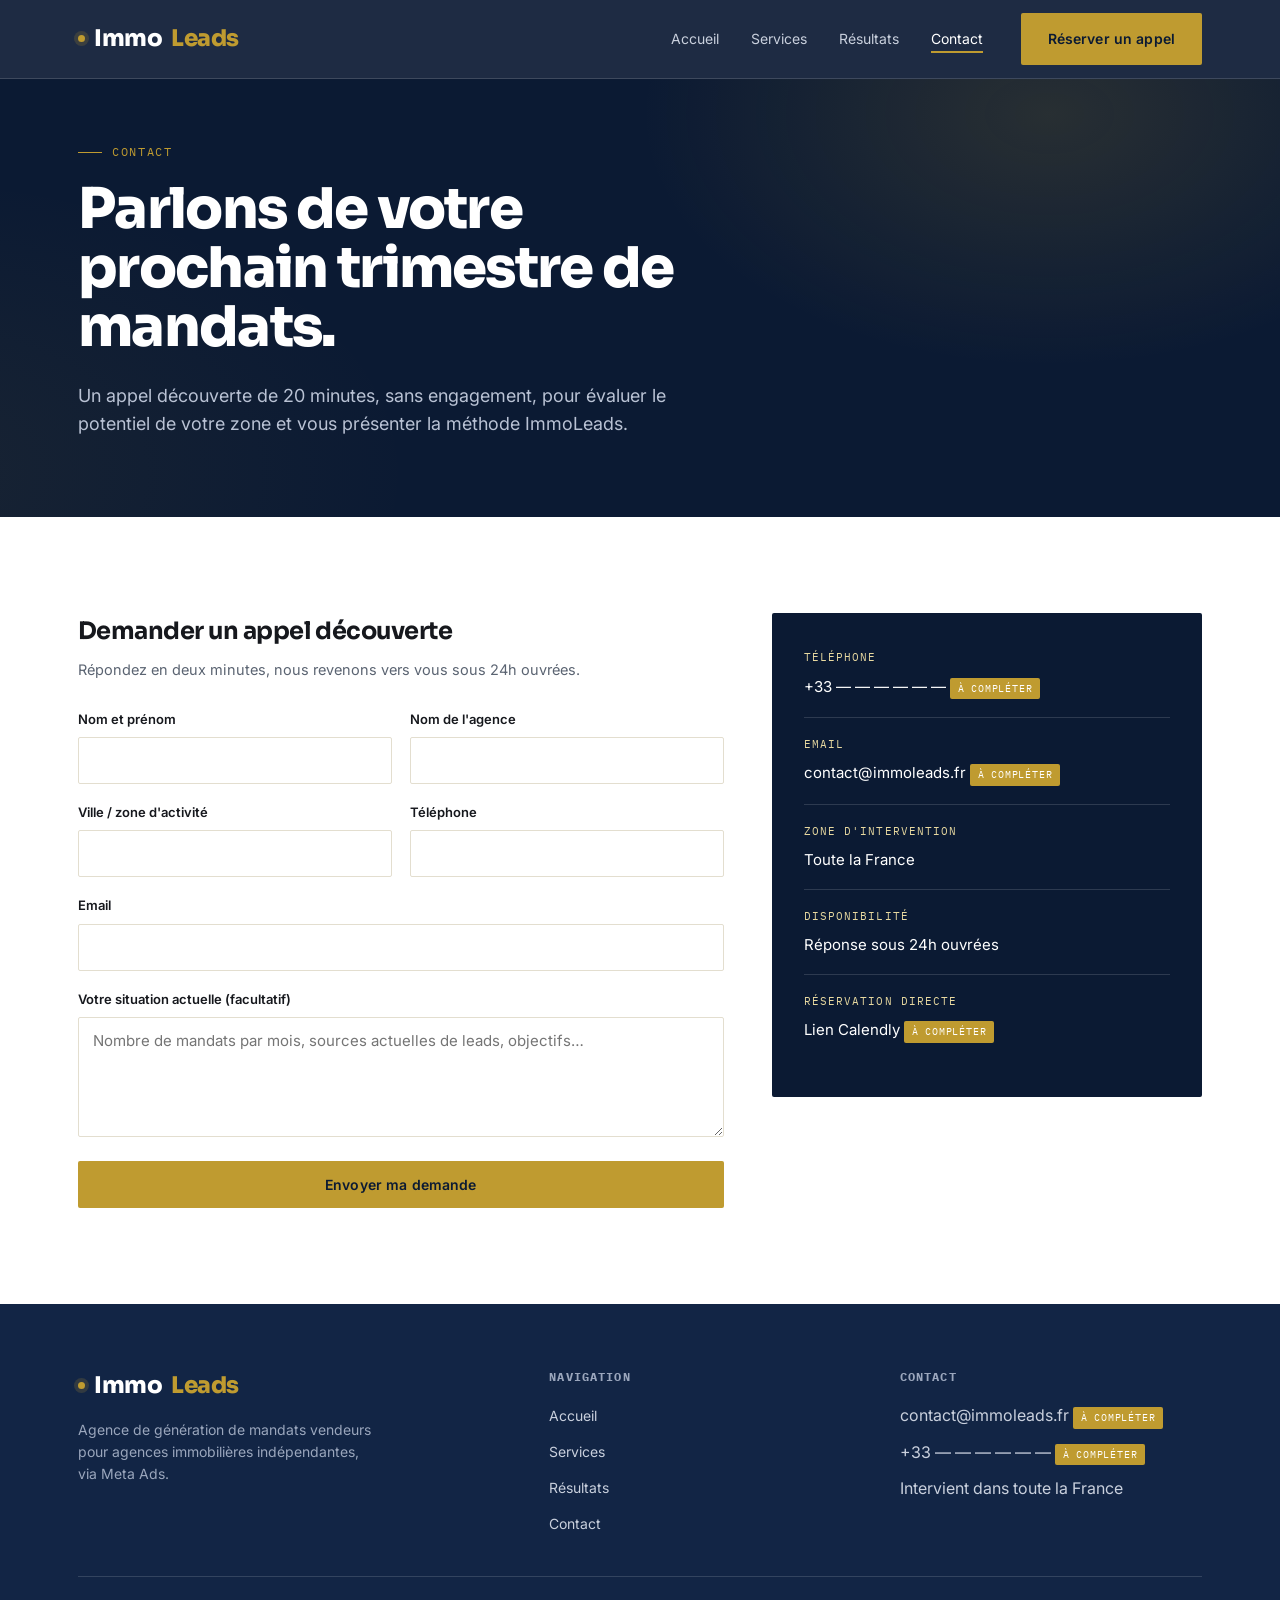
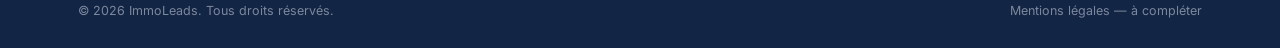
==== contact.html @ 3cfb15c8 "Add ImmoLeads agency site: premium navy & gold, refined sans-serif Site web complet de l'agence mark" ====
<!DOCTYPE html>
<html lang="fr">
<head>
<meta charset="UTF-8">
<meta name="viewport" content="width=device-width, initial-scale=1.0">
<title>Contact — ImmoLeads</title>
<meta name="description" content="Réservez un appel découverte avec ImmoLeads pour évaluer le potentiel de génération de mandats vendeurs de votre agence.">
<link rel="preconnect" href="https://fonts.googleapis.com">
<link rel="preconnect" href="https://fonts.gstatic.com" crossorigin>
<link href="https://fonts.googleapis.com/css2?family=Inter:wght@400;500;600;700&family=Sora:wght@500;600;700;800&family=IBM+Plex+Mono:wght@400;600&display=swap" rel="stylesheet">
<link rel="stylesheet" href="style.css">
</head>
<body>

<header class="site-header">
  <div class="wrap">
    <a href="index.html" class="logo"><span class="dot"></span>Immo<span class="accent">Leads</span></a>
    <nav class="nav-desktop">
      <ul class="nav-links">
        <li><a href="index.html">Accueil</a></li>
        <li><a href="services.html">Services</a></li>
        <li><a href="resultats.html">Résultats</a></li>
        <li><a href="contact.html" class="active">Contact</a></li>
      </ul>
      <a href="contact.html" class="btn btn-gold">Réserver un appel</a>
    </nav>
    <button class="nav-toggle" aria-label="Ouvrir le menu" aria-expanded="false">
      <svg viewBox="0 0 24 24" fill="none" stroke="currentColor" stroke-width="2"><line x1="3" y1="6" x2="21" y2="6"/><line x1="3" y1="12" x2="21" y2="12"/><line x1="3" y1="18" x2="21" y2="18"/></svg>
    </button>
  </div>
  <div class="nav-mobile">
    <a href="index.html">Accueil</a>
    <a href="services.html">Services</a>
    <a href="resultats.html">Résultats</a>
    <a href="contact.html">Contact</a>
    <a href="contact.html" class="btn btn-gold">Réserver un appel</a>
  </div>
</header>

<section class="hero hero--page">
  <div class="wrap">
    <div class="eyebrow">Contact</div>
    <h1 style="max-width:680px;">Parlons de votre prochain trimestre de mandats.</h1>
    <p class="sub">Un appel découverte de 20 minutes, sans engagement, pour évaluer le potentiel de votre zone et vous présenter la méthode ImmoLeads.</p>
  </div>
</section>

<section class="section">
  <div class="wrap">
    <div class="contact-grid">

      <form id="contact-form" novalidate>
        <h2 style="font-size:24px; margin-bottom:8px;">Demander un appel découverte</h2>
        <p style="color:var(--slate); font-size:14.5px; margin-bottom:28px;">Répondez en deux minutes, nous revenons vers vous sous 24h ouvrées.</p>

        <div class="form-grid">
          <div class="field">
            <label for="cf-nom">Nom et prénom</label>
            <input type="text" id="cf-nom" name="nom" required>
          </div>
          <div class="field">
            <label for="cf-agence">Nom de l'agence</label>
            <input type="text" id="cf-agence" name="agence" required>
          </div>
          <div class="field">
            <label for="cf-ville">Ville / zone d'activité</label>
            <input type="text" id="cf-ville" name="ville" required>
          </div>
          <div class="field">
            <label for="cf-tel">Téléphone</label>
            <input type="tel" id="cf-tel" name="telephone" required>
          </div>
          <div class="field full">
            <label for="cf-email">Email</label>
            <input type="email" id="cf-email" name="email" required>
          </div>
          <div class="field full">
            <label for="cf-message">Votre situation actuelle (facultatif)</label>
            <textarea id="cf-message" name="message" placeholder="Nombre de mandats par mois, sources actuelles de leads, objectifs…"></textarea>
          </div>
        </div>

        <button type="submit" class="btn btn-gold btn-block" style="margin-top:24px;">Envoyer ma demande</button>
        <p id="form-note" style="display:none; margin-top:16px; font-size:13.5px; color:var(--slate);"></p>
      </form>

      <aside class="contact-info-card">
        <div class="row">
          <div class="k">Téléphone</div>
          <div class="v">+33 — — — — — — <span class="fill-tag">à compléter</span></div>
        </div>
        <div class="row">
          <div class="k">Email</div>
          <div class="v">contact@immoleads.fr <span class="fill-tag">à compléter</span></div>
        </div>
        <div class="row">
          <div class="k">Zone d'intervention</div>
          <div class="v">Toute la France</div>
        </div>
        <div class="row">
          <div class="k">Disponibilité</div>
          <div class="v">Réponse sous 24h ouvrées</div>
        </div>
        <div class="row">
          <div class="k">Réservation directe</div>
          <div class="v">Lien Calendly <span class="fill-tag">à compléter</span></div>
        </div>
      </aside>

    </div>
  </div>
</section>

<footer class="site-footer">
  <div class="wrap">
    <div class="footer-grid">
      <div class="footer-brand">
        <a href="index.html" class="logo"><span class="dot"></span>Immo<span class="accent">Leads</span></a>
        <p>Agence de génération de mandats vendeurs pour agences immobilières indépendantes, via Meta Ads.</p>
      </div>
      <div class="footer-col">
        <h4>Navigation</h4>
        <ul>
          <li><a href="index.html">Accueil</a></li>
          <li><a href="services.html">Services</a></li>
          <li><a href="resultats.html">Résultats</a></li>
          <li><a href="contact.html">Contact</a></li>
        </ul>
      </div>
      <div class="footer-col">
        <h4>Contact</h4>
        <ul>
          <li>contact@immoleads.fr <span class="fill-tag">à compléter</span></li>
          <li>+33 — — — — — — <span class="fill-tag">à compléter</span></li>
          <li>Intervient dans toute la France</li>
        </ul>
      </div>
    </div>
    <div class="footer-bottom">
      <span>© 2026 ImmoLeads. Tous droits réservés.</span>
      <span>Mentions légales — à compléter</span>
    </div>
  </div>
</footer>

<script src="script.js"></script>
</body>
</html>
---- style.css ----
/* ==========================================================================
   ImmoLeads — Design tokens
   Display: Sora (refined geometric sans-serif, premium gravitas)
   Body: Inter (clean, trustworthy)
   Utility/data: IBM Plex Mono (stats, figures, labels — "data behind the deal")
   Palette: bleu marine & doré
   ========================================================================== */

:root{
  --navy-deep:#0B1A33;
  --navy-mid:#122545;
  --navy-line:rgba(255,255,255,0.12);
  --gold:#BF9B30;
  --gold-light:#E8D9A0;
  --cream:#F6F3EC;
  --paper:#FFFFFF;
  --ink:#16181D;
  --slate:#5B6472;
  --border-light:#E3DECF;
  --border-dark:rgba(255,255,255,0.14);

  --display: "Sora", -apple-system, BlinkMacSystemFont, "Segoe UI", sans-serif;
  --sans: "Inter", -apple-system, BlinkMacSystemFont, "Segoe UI", sans-serif;
  --mono: "IBM Plex Mono", "SFMono-Regular", Menlo, monospace;

  --max-w: 1180px;
  --radius: 2px;
}

*,*::before,*::after{ box-sizing:border-box; }
html{ scroll-behavior:smooth; }
@media (prefers-reduced-motion: reduce){
  html{ scroll-behavior:auto; }
  *,*::before,*::after{ animation-duration:0.01ms !important; animation-iteration-count:1 !important; transition-duration:0.01ms !important; }
}

body{
  margin:0;
  font-family:var(--sans);
  color:var(--ink);
  background:var(--paper);
  -webkit-font-smoothing:antialiased;
  line-height:1.55;
}

img{ max-width:100%; display:block; }
a{ color:inherit; text-decoration:none; }
ul{ margin:0; padding:0; list-style:none; }
h1,h2,h3,h4{ font-family:var(--display); margin:0; font-weight:700; letter-spacing:-0.022em; }
p{ margin:0; }

:focus-visible{
  outline:2px solid var(--gold);
  outline-offset:3px;
}

.wrap{
  max-width:var(--max-w);
  margin:0 auto;
  padding:0 28px;
}

.eyebrow{
  font-family:var(--mono);
  font-size:12px;
  letter-spacing:0.14em;
  text-transform:uppercase;
  color:var(--gold);
  display:flex;
  align-items:center;
  gap:10px;
  margin-bottom:18px;
}
.eyebrow::before{
  content:"";
  width:24px;
  height:1px;
  background:var(--gold);
  display:inline-block;
}

.section{ padding:96px 0; }
.section--tight{ padding:64px 0; }
.section--navy{ background:var(--navy-deep); color:#EDEFF3; }
.section--mid{ background:var(--navy-mid); color:#EDEFF3; }
.section--cream{ background:var(--cream); }

.section-head{
  max-width:640px;
  margin-bottom:56px;
}
.section-head h2{ font-size:clamp(28px,3.4vw,40px); line-height:1.14; }
.section-head p{ margin-top:16px; color:var(--slate); font-size:17px; }
.section--navy .section-head p,
.section--mid .section-head p{ color:#B9C2D4; }

/* ---------- Buttons ---------- */
.btn{
  display:inline-flex;
  align-items:center;
  justify-content:center;
  gap:8px;
  padding:14px 26px;
  font-family:var(--sans);
  font-size:14px;
  font-weight:600;
  letter-spacing:0.01em;
  border-radius:var(--radius);
  border:1px solid transparent;
  cursor:pointer;
  transition:background .18s ease, color .18s ease, border-color .18s ease, transform .18s ease;
  white-space:nowrap;
}
.btn-gold{
  background:var(--gold);
  color:var(--navy-deep);
}
.btn-gold:hover{ background:var(--gold-light); transform:translateY(-1px); }
.btn-outline{
  background:transparent;
  color:inherit;
  border-color:var(--border-dark);
}
.btn-outline:hover{ border-color:var(--gold); color:var(--gold); }
.section--cream .btn-outline,
body .btn-outline.on-light{
  border-color:var(--border-light);
  color:var(--ink);
}
.section--cream .btn-outline:hover{ border-color:var(--gold); color:var(--gold); }
.btn-block{ width:100%; }

/* ---------- Header ---------- */
.site-header{
  position:sticky;
  top:0;
  z-index:50;
  background:rgba(11,26,51,0.92);
  backdrop-filter:blur(8px);
  border-bottom:1px solid var(--border-dark);
}
.site-header .wrap{
  display:flex;
  align-items:center;
  justify-content:space-between;
  height:78px;
}

/* ---------- Brand / studio name (en vedette) ---------- */
.logo{
  font-family:var(--display);
  font-size:23px;
  font-weight:800;
  color:#fff;
  display:flex;
  align-items:center;
  gap:9px;
  letter-spacing:-0.02em;
}
.logo .dot{
  width:7px; height:7px;
  background:var(--gold);
  border-radius:50%;
  display:inline-block;
  box-shadow:0 0 0 4px rgba(191,155,48,0.18);
}
.logo .accent{ color:var(--gold); }

.nav-desktop{
  display:flex;
  align-items:center;
  gap:38px;
}
.nav-links{
  display:flex;
  gap:32px;
  font-size:14px;
  color:#C9D0DD;
}
.nav-links a{ position:relative; padding:6px 0; transition:color .15s ease; }
.nav-links a:hover, .nav-links a.active{ color:#fff; }
.nav-links a.active::after{
  content:"";
  position:absolute;
  left:0; right:0; bottom:0;
  height:2px;
  background:var(--gold);
}

.nav-toggle{
  display:none;
  background:none;
  border:1px solid var(--border-dark);
  color:#fff;
  width:42px; height:42px;
  align-items:center;
  justify-content:center;
  border-radius:var(--radius);
  cursor:pointer;
}
.nav-toggle svg{ width:18px; height:18px; }

.nav-mobile{
  display:none;
  flex-direction:column;
  background:var(--navy-mid);
  border-bottom:1px solid var(--border-dark);
}
.nav-mobile.open{ display:flex; }
.nav-mobile a{
  padding:16px 28px;
  border-top:1px solid var(--border-dark);
  font-size:15px;
  color:#EDEFF3;
}
.nav-mobile .btn{ margin:18px 28px; }

@media (max-width:880px){
  .nav-desktop{ display:none; }
  .nav-toggle{ display:flex; }
}

/* ---------- Hero ---------- */
.hero{
  background:var(--navy-deep);
  color:#fff;
  position:relative;
  overflow:hidden;
  padding:88px 0 110px;
}
.hero::before{
  content:"";
  position:absolute;
  inset:0;
  background:
    radial-gradient(680px 420px at 82% 8%, rgba(191,155,48,0.16), transparent 60%),
    radial-gradient(900px 500px at -10% 90%, rgba(191,155,48,0.08), transparent 60%);
  pointer-events:none;
}
.hero .wrap{
  position:relative;
  display:grid;
  grid-template-columns:1.1fr 0.9fr;
  gap:64px;
  align-items:center;
}
.hero h1{
  font-size:clamp(34px,4.6vw,56px);
  line-height:1.06;
  font-weight:800;
  letter-spacing:-0.03em;
  color:#fff;
}
.hero h1 em{ color:var(--gold-light); font-style:normal; }
.hero .sub{
  margin-top:24px;
  font-size:18px;
  color:#B9C2D4;
  max-width:520px;
}
.hero .cta-row{
  display:flex;
  gap:14px;
  margin-top:36px;
  flex-wrap:wrap;
}
.hero--page{ padding:64px 0 80px; }
.hero--page .wrap{ grid-template-columns:1fr; gap:0; }
.hero--page .sub{ max-width:620px; }

/* ---------- Estimation card (signature element) ---------- */
.estimation-card{
  position:relative;
  background:var(--navy-mid);
  border:1px solid var(--border-dark);
  border-radius:var(--radius);
  padding:30px 30px 26px;
  box-shadow:0 30px 60px -20px rgba(0,0,0,0.55);
}
.estimation-card::before{
  content:"";
  position:absolute;
  top:0; left:0; right:0;
  height:3px;
  background:linear-gradient(90deg,var(--gold),transparent 70%);
}
.estimation-card .ec-head{
  display:flex;
  justify-content:space-between;
  align-items:flex-start;
  margin-bottom:22px;
}
.estimation-card .ec-label{
  font-family:var(--mono);
  font-size:11px;
  letter-spacing:0.12em;
  text-transform:uppercase;
  color:#9AA6BC;
}
.estimation-card .ec-title{
  font-family:var(--display);
  font-weight:700;
  font-size:20px;
  letter-spacing:-0.02em;
  color:#fff;
  margin-top:6px;
}
.seal{
  width:54px; height:54px;
  border-radius:50%;
  border:1px solid var(--gold);
  display:flex;
  align-items:center;
  justify-content:center;
  text-align:center;
  font-family:var(--mono);
  font-size:8px;
  letter-spacing:0.06em;
  text-transform:uppercase;
  color:var(--gold-light);
  line-height:1.2;
  flex-shrink:0;
  transform:rotate(8deg);
}
.ec-field{
  display:flex;
  justify-content:space-between;
  align-items:baseline;
  padding:11px 0;
  border-bottom:1px dashed var(--border-dark);
  font-size:13px;
}
.ec-field span:first-child{ color:#9AA6BC; }
.ec-field span:last-child{ color:#EDEFF3; font-family:var(--mono); }
.ec-ribbon{
  position:absolute;
  top:22px; right:-38px;
  background:var(--gold);
  color:var(--navy-deep);
  font-family:var(--mono);
  font-size:10px;
  letter-spacing:0.1em;
  text-transform:uppercase;
  font-weight:700;
  padding:5px 44px;
  transform:rotate(38deg);
  box-shadow:0 8px 18px rgba(0,0,0,0.35);
}
.ec-foot{
  margin-top:20px;
  padding-top:18px;
  border-top:1px solid var(--border-dark);
  font-size:12px;
  color:#9AA6BC;
  display:flex;
  justify-content:space-between;
}

/* ---------- Stat strip ---------- */
.stat-strip{
  background:var(--navy-mid);
  border-top:1px solid var(--border-dark);
  border-bottom:1px solid var(--border-dark);
}
.stat-strip .wrap{
  display:grid;
  grid-template-columns:repeat(4,1fr);
  gap:0;
}
.stat-item{
  padding:34px 24px;
  text-align:left;
  border-left:1px solid var(--border-dark);
}
.stat-item:first-child{ border-left:none; }
.stat-num{
  font-family:var(--mono);
  font-size:30px;
  color:var(--gold-light);
  letter-spacing:-0.02em;
}
.stat-label{
  margin-top:6px;
  font-size:12.5px;
  color:#9AA6BC;
}
.tbd{
  font-size:9.5px;
  font-family:var(--mono);
  letter-spacing:0.08em;
  color:var(--navy-deep);
  background:var(--gold);
  padding:2px 7px;
  border-radius:2px;
  margin-left:8px;
  vertical-align:middle;
}

/* ---------- Process steps ---------- */
.process-grid{
  display:grid;
  grid-template-columns:repeat(4,1fr);
  gap:1px;
  background:var(--border-dark);
  border:1px solid var(--border-dark);
}
.process-step{
  background:var(--navy-deep);
  padding:36px 28px 40px;
}
.process-step .num{
  font-family:var(--mono);
  font-size:13px;
  color:var(--gold);
}
.process-step h3{
  font-size:19px;
  color:#fff;
  margin-top:18px;
}
.process-step p{
  margin-top:12px;
  font-size:14.5px;
  color:#B0B9CB;
}

/* ---------- Card grids ---------- */
.card-grid{
  display:grid;
  grid-template-columns:repeat(3,1fr);
  gap:28px;
}
.card{
  background:var(--paper);
  border:1px solid var(--border-light);
  padding:34px 28px;
  border-radius:var(--radius);
  transition:border-color .18s ease, transform .18s ease;
}
.card:hover{ border-color:var(--gold); transform:translateY(-3px); }
.card .num{
  font-family:var(--mono);
  font-size:12px;
  color:var(--gold);
  letter-spacing:0.08em;
}
.card h3{ font-size:21px; margin-top:14px; }
.card p{ margin-top:12px; color:var(--slate); font-size:15px; }
.card a.card-link{
  display:inline-block;
  margin-top:18px;
  font-size:13.5px;
  font-weight:600;
  color:var(--navy-deep);
  border-bottom:1px solid var(--gold);
  padding-bottom:2px;
}

/* ---------- Dossier card (results) ---------- */
.dossier-card{
  background:var(--paper);
  border:1px solid var(--border-light);
  border-radius:var(--radius);
  padding:0;
  overflow:hidden;
}
.dossier-head{
  background:var(--navy-deep);
  color:#fff;
  padding:18px 24px;
  display:flex;
  justify-content:space-between;
  align-items:center;
}
.dossier-head .ref{
  font-family:var(--mono);
  font-size:11px;
  letter-spacing:0.1em;
  color:var(--gold-light);
}
.dossier-body{ padding:26px 24px; }
.dossier-row{
  display:flex;
  justify-content:space-between;
  padding:10px 0;
  border-bottom:1px dashed var(--border-light);
  font-size:14px;
}
.dossier-row:last-child{ border-bottom:none; }
.dossier-row span:first-child{ color:var(--slate); }
.dossier-row span:last-child{ font-family:var(--mono); font-weight:600; }
.dossier-quote{
  margin-top:18px;
  padding-top:18px;
  border-top:1px solid var(--border-light);
  font-style:italic;
  color:var(--slate);
  font-size:14px;
}

/* ---------- Service block (alternating) ---------- */
.service-block{
  display:grid;
  grid-template-columns:0.9fr 1.1fr;
  gap:64px;
  align-items:center;
  padding:64px 0;
  border-bottom:1px solid var(--border-light);
}
.service-block:last-child{ border-bottom:none; }
.service-block.reverse{ direction:rtl; }
.service-block.reverse > *{ direction:ltr; }
.service-visual{
  background:var(--cream);
  border:1px solid var(--border-light);
  padding:32px;
  min-height:280px;
  display:flex;
  flex-direction:column;
  justify-content:center;
  gap:14px;
}
.service-visual .vline{
  display:flex;
  justify-content:space-between;
  font-family:var(--mono);
  font-size:12.5px;
  color:var(--slate);
  padding:9px 0;
  border-bottom:1px dashed var(--border-light);
}
.service-block .num{
  font-family:var(--mono);
  color:var(--gold);
  font-size:13px;
}
.service-block h3{ font-size:27px; margin-top:14px; }
.service-block p.desc{ margin-top:14px; color:var(--slate); font-size:16px; }
.service-block .includes{ margin-top:22px; display:flex; flex-direction:column; gap:10px; }
.service-block .includes li{
  display:flex;
  gap:10px;
  font-size:14.5px;
  align-items:flex-start;
}
.service-block .includes li::before{
  content:"";
  width:6px; height:6px;
  margin-top:7px;
  background:var(--gold);
  flex-shrink:0;
}

/* ---------- CTA band ---------- */
.cta-band{
  background:var(--navy-deep);
  color:#fff;
  text-align:center;
  padding:90px 0;
  position:relative;
  overflow:hidden;
}
.cta-band::before{
  content:"";
  position:absolute; left:50%; top:0;
  width:1px; height:40px;
  background:var(--gold);
  transform:translateX(-50%);
}
.cta-band h2{
  font-size:clamp(28px,3.6vw,42px);
  max-width:680px;
  margin:0 auto;
}
.cta-band p{ margin-top:16px; color:#B0B9CB; }
.cta-band .cta-row{
  margin-top:34px;
  display:flex;
  justify-content:center;
  gap:14px;
  flex-wrap:wrap;
}

/* ---------- Footer ---------- */
.site-footer{
  background:var(--navy-mid);
  color:#C9D0DD;
  padding:64px 0 28px;
}
.footer-grid{
  display:grid;
  grid-template-columns:1.4fr 1fr 1fr;
  gap:48px;
  padding-bottom:40px;
  border-bottom:1px solid var(--border-dark);
}
.footer-brand .logo{ color:#fff; }
.footer-brand p{ margin-top:16px; font-size:14px; color:#9AA6BC; max-width:300px; }
.footer-col h4{
  font-family:var(--mono);
  font-size:11.5px;
  letter-spacing:0.1em;
  text-transform:uppercase;
  color:#9AA6BC;
  margin-bottom:18px;
}
.footer-col ul{ display:flex; flex-direction:column; gap:11px; }
.footer-col a{ font-size:14px; color:#C9D0DD; transition:color .15s ease; }
.footer-col a:hover{ color:var(--gold-light); }
.footer-bottom{
  padding-top:24px;
  display:flex;
  justify-content:space-between;
  font-size:12.5px;
  color:#7C879C;
  flex-wrap:wrap;
  gap:10px;
}

/* ---------- Forms ---------- */
.form-grid{ display:grid; grid-template-columns:1fr 1fr; gap:18px; }
.field{ display:flex; flex-direction:column; gap:8px; }
.field.full{ grid-column:1 / -1; }
.field label{ font-size:13px; font-weight:600; color:var(--ink); }
.field input, .field textarea{
  font-family:var(--sans);
  font-size:15px;
  padding:13px 14px;
  border:1px solid var(--border-light);
  border-radius:var(--radius);
  background:var(--paper);
  color:var(--ink);
}
.field input:focus, .field textarea:focus{
  outline:none;
  border-color:var(--gold);
  box-shadow:0 0 0 3px rgba(191,155,48,0.15);
}
.field textarea{ resize:vertical; min-height:120px; }

.contact-grid{
  display:grid;
  grid-template-columns:1.2fr 0.8fr;
  gap:48px;
  align-items:start;
}
.contact-info-card{
  background:var(--navy-deep);
  color:#fff;
  padding:36px 32px;
  border-radius:var(--radius);
}
.contact-info-card .row{
  padding:18px 0;
  border-top:1px solid var(--border-dark);
}
.contact-info-card .row:first-of-type{ border-top:none; padding-top:0; }
.contact-info-card .row .k{
  font-family:var(--mono);
  font-size:11px;
  letter-spacing:0.1em;
  text-transform:uppercase;
  color:var(--gold-light);
}
.contact-info-card .row .v{ margin-top:8px; font-size:15px; }

/* ---------- Misc ---------- */
.fill-tag{
  display:inline-block;
  font-family:var(--mono);
  font-size:10px;
  letter-spacing:0.08em;
  text-transform:uppercase;
  color:#fff;
  background:var(--gold);
  padding:3px 8px;
  border-radius:2px;
}

/* ---------- Responsive ---------- */
@media (max-width:980px){
  .hero .wrap{ grid-template-columns:1fr; }
  .hero .estimation-card{ max-width:440px; }
  .process-grid{ grid-template-columns:repeat(2,1fr); }
  .card-grid{ grid-template-columns:repeat(2,1fr); }
  .footer-grid{ grid-template-columns:1fr 1fr; }
  .footer-brand{ grid-column:1 / -1; }
  .service-block, .service-block.reverse{
    direction:ltr;
    grid-template-columns:1fr;
    gap:30px;
  }
  .contact-grid{ grid-template-columns:1fr; }
}
@media (max-width:620px){
  .section{ padding:64px 0; }
  .process-grid{ grid-template-columns:1fr; }
  .card-grid{ grid-template-columns:1fr; }
  .stat-strip .wrap{ grid-template-columns:repeat(2,1fr); }
  .stat-item:nth-child(3){ border-left:none; }
  .form-grid{ grid-template-columns:1fr; }
  .footer-grid{ grid-template-columns:1fr; gap:32px; }
  .footer-bottom{ flex-direction:column; }
  .ec-ribbon{ display:none; }
}
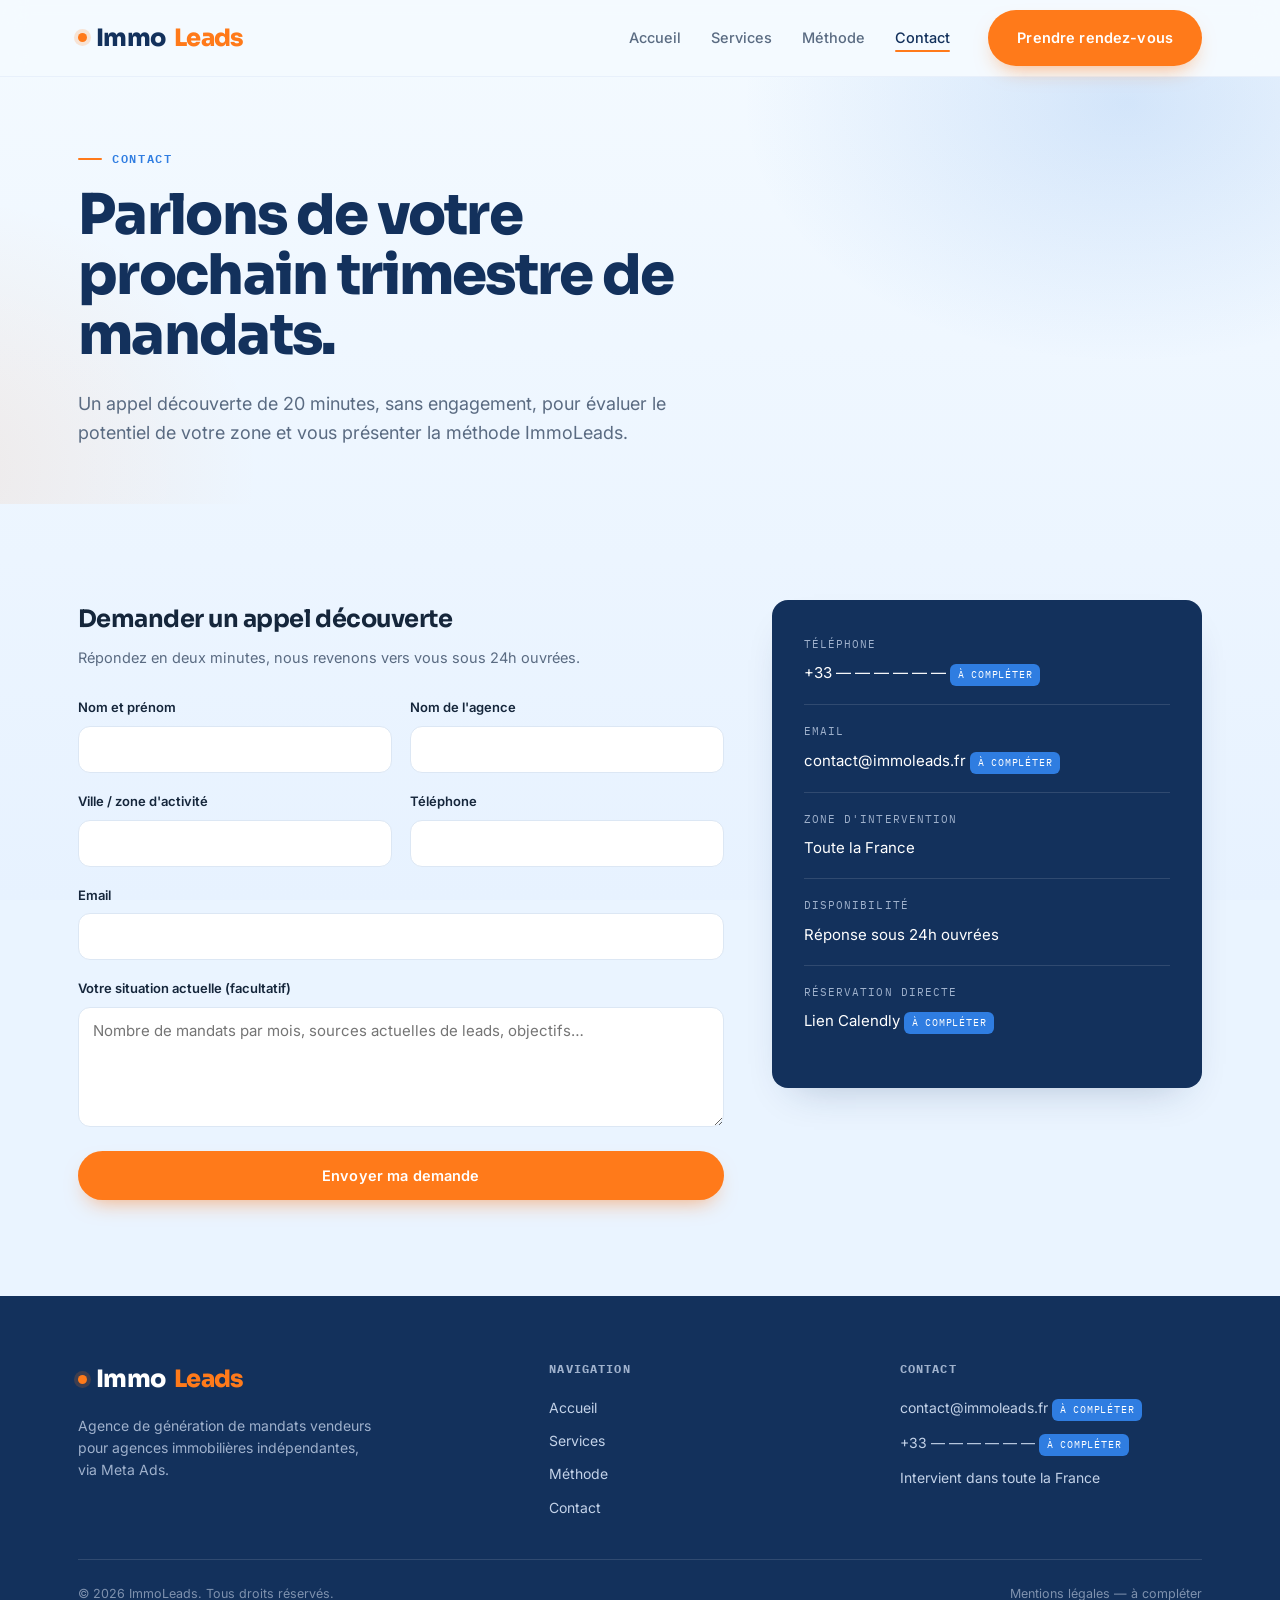
==== commit 7dc9e5c5: "Refonte page d'accueil : design lumineux bleu ciel + CTA orange - Nouveau thème clair et épuré (fond" ====
--- a/contact.html
+++ b/contact.html
@@ -19,10 +19,10 @@
       <ul class="nav-links">
         <li><a href="index.html">Accueil</a></li>
         <li><a href="services.html">Services</a></li>
-        <li><a href="resultats.html">Résultats</a></li>
+        <li><a href="resultats.html">Méthode</a></li>
         <li><a href="contact.html" class="active">Contact</a></li>
       </ul>
-      <a href="contact.html" class="btn btn-gold">Réserver un appel</a>
+      <a href="contact.html" class="btn btn-gold">Prendre rendez-vous</a>
     </nav>
     <button class="nav-toggle" aria-label="Ouvrir le menu" aria-expanded="false">
       <svg viewBox="0 0 24 24" fill="none" stroke="currentColor" stroke-width="2"><line x1="3" y1="6" x2="21" y2="6"/><line x1="3" y1="12" x2="21" y2="12"/><line x1="3" y1="18" x2="21" y2="18"/></svg>
@@ -31,9 +31,9 @@
   <div class="nav-mobile">
     <a href="index.html">Accueil</a>
     <a href="services.html">Services</a>
-    <a href="resultats.html">Résultats</a>
+    <a href="resultats.html">Méthode</a>
     <a href="contact.html">Contact</a>
-    <a href="contact.html" class="btn btn-gold">Réserver un appel</a>
+    <a href="contact.html" class="btn btn-gold">Prendre rendez-vous</a>
   </div>
 </header>
 
@@ -123,7 +123,7 @@
         <ul>
           <li><a href="index.html">Accueil</a></li>
           <li><a href="services.html">Services</a></li>
-          <li><a href="resultats.html">Résultats</a></li>
+          <li><a href="resultats.html">Méthode</a></li>
           <li><a href="contact.html">Contact</a></li>
         </ul>
       </div>
--- a/style.css
+++ b/style.css
@@ -1,30 +1,53 @@
 /* ==========================================================================
    ImmoLeads — Design tokens
-   Display: Sora (refined geometric sans-serif, premium gravitas)
-   Body: Inter (clean, trustworthy)
-   Utility/data: IBM Plex Mono (stats, figures, labels — "data behind the deal")
-   Palette: bleu marine & doré
+   Display: Sora (sans-serif soigné, nom du studio en gras en vedette)
+   Body: Inter (lisible, rassurant)
+   Labels/data: IBM Plex Mono (chiffres, étiquettes)
+   Palette: bleu ciel doux & lumineux, touche d'orange sur les CTA
    ========================================================================== */
 
 :root{
-  --navy-deep:#0B1A33;
-  --navy-mid:#122545;
-  --navy-line:rgba(255,255,255,0.12);
-  --gold:#BF9B30;
-  --gold-light:#E8D9A0;
-  --cream:#F6F3EC;
+  /* Bleus */
+  --sky-50:#F4FAFF;
+  --sky-100:#EAF4FF;
+  --sky-150:#DCEBFF;
+  --sky-200:#CFE3FB;
+  --blue-accent:#2F7DE1;
+  --blue-deep:#13315C;   /* texte / sections d'ancrage */
+  --blue-mid:#1C4374;
+
+  /* Orange (CTA) */
+  --orange:#FF7A1A;
+  --orange-hover:#FF8F3D;
+  --orange-soft:#FFE9D6;
+
+  /* Neutres */
   --paper:#FFFFFF;
-  --ink:#16181D;
-  --slate:#5B6472;
-  --border-light:#E3DECF;
-  --border-dark:rgba(255,255,255,0.14);
-
-  --display: "Sora", -apple-system, BlinkMacSystemFont, "Segoe UI", sans-serif;
-  --sans: "Inter", -apple-system, BlinkMacSystemFont, "Segoe UI", sans-serif;
-  --mono: "IBM Plex Mono", "SFMono-Regular", Menlo, monospace;
-
-  --max-w: 1180px;
-  --radius: 2px;
+  --ink:#15263B;
+  --slate:#5A6B82;
+  --slate-light:#8493A8;
+  --border:#DCE7F4;
+  --border-soft:#E8F0FB;
+
+  /* Compat (anciens noms de variables conservés) */
+  --gold:var(--orange);
+  --gold-light:var(--orange);
+  --navy-deep:var(--blue-deep);
+  --navy-mid:var(--blue-mid);
+  --cream:var(--sky-100);
+  --border-light:var(--border);
+  --border-dark:rgba(255,255,255,0.16);
+
+  --display:"Sora", -apple-system, BlinkMacSystemFont, "Segoe UI", sans-serif;
+  --sans:"Inter", -apple-system, BlinkMacSystemFont, "Segoe UI", sans-serif;
+  --mono:"IBM Plex Mono", "SFMono-Regular", Menlo, monospace;
+
+  --max-w:1180px;
+  --radius:16px;
+  --radius-sm:12px;
+  --shadow-sm:0 4px 14px -6px rgba(19,49,92,0.14);
+  --shadow-md:0 18px 40px -22px rgba(19,49,92,0.30);
+  --shadow-lg:0 30px 60px -28px rgba(19,49,92,0.38);
 }
 
 *,*::before,*::after{ box-sizing:border-box; }
@@ -38,19 +61,21 @@
   margin:0;
   font-family:var(--sans);
   color:var(--ink);
-  background:var(--paper);
+  background:var(--sky-100);
+  background-image:linear-gradient(180deg,#F4FAFF 0%, #E7F2FF 100%);
+  background-attachment:fixed;
   -webkit-font-smoothing:antialiased;
-  line-height:1.55;
+  line-height:1.6;
 }
 
 img{ max-width:100%; display:block; }
 a{ color:inherit; text-decoration:none; }
 ul{ margin:0; padding:0; list-style:none; }
-h1,h2,h3,h4{ font-family:var(--display); margin:0; font-weight:700; letter-spacing:-0.022em; }
+h1,h2,h3,h4{ font-family:var(--display); margin:0; font-weight:700; letter-spacing:-0.022em; color:var(--ink); }
 p{ margin:0; }
 
 :focus-visible{
-  outline:2px solid var(--gold);
+  outline:2px solid var(--orange);
   outline-offset:3px;
 }
 
@@ -65,69 +90,83 @@
   font-size:12px;
   letter-spacing:0.14em;
   text-transform:uppercase;
-  color:var(--gold);
+  color:var(--blue-accent);
   display:flex;
   align-items:center;
   gap:10px;
   margin-bottom:18px;
+  font-weight:600;
 }
 .eyebrow::before{
   content:"";
   width:24px;
-  height:1px;
-  background:var(--gold);
+  height:2px;
+  border-radius:2px;
+  background:var(--orange);
   display:inline-block;
 }
 
 .section{ padding:96px 0; }
 .section--tight{ padding:64px 0; }
-.section--navy{ background:var(--navy-deep); color:#EDEFF3; }
-.section--mid{ background:var(--navy-mid); color:#EDEFF3; }
-.section--cream{ background:var(--cream); }
+.section--cream{ background:var(--sky-50); }
+.section--soft{
+  background:linear-gradient(180deg,#FFFFFF 0%, #F1F8FF 100%);
+}
+/* sections d'ancrage (anciennement navy) → panneau bleu profond */
+.section--navy{ background:var(--blue-deep); color:#EAF1FB; }
+.section--mid{ background:var(--blue-mid); color:#EAF1FB; }
+.section--navy h2,.section--mid h2,
+.section--navy h3,.section--mid h3{ color:#fff; }
 
 .section-head{
-  max-width:640px;
+  max-width:660px;
   margin-bottom:56px;
 }
 .section-head h2{ font-size:clamp(28px,3.4vw,40px); line-height:1.14; }
 .section-head p{ margin-top:16px; color:var(--slate); font-size:17px; }
 .section--navy .section-head p,
-.section--mid .section-head p{ color:#B9C2D4; }
-
-/* ---------- Buttons ---------- */
+.section--mid .section-head p{ color:#B9C8DF; }
+
+/* ---------- Boutons ---------- */
 .btn{
   display:inline-flex;
   align-items:center;
   justify-content:center;
   gap:8px;
-  padding:14px 26px;
+  padding:15px 28px;
   font-family:var(--sans);
-  font-size:14px;
+  font-size:14.5px;
   font-weight:600;
   letter-spacing:0.01em;
-  border-radius:var(--radius);
-  border:1px solid transparent;
+  border-radius:999px;
+  border:1.5px solid transparent;
   cursor:pointer;
-  transition:background .18s ease, color .18s ease, border-color .18s ease, transform .18s ease;
+  transition:background .18s ease, color .18s ease, border-color .18s ease, transform .18s ease, box-shadow .18s ease;
   white-space:nowrap;
 }
+/* CTA principal — touche d'orange */
 .btn-gold{
-  background:var(--gold);
-  color:var(--navy-deep);
-}
-.btn-gold:hover{ background:var(--gold-light); transform:translateY(-1px); }
+  background:var(--orange);
+  color:#fff;
+  box-shadow:0 10px 22px -10px rgba(255,122,26,0.65);
+}
+.btn-gold:hover{ background:var(--orange-hover); transform:translateY(-2px); box-shadow:0 16px 28px -10px rgba(255,122,26,0.6); }
 .btn-outline{
   background:transparent;
-  color:inherit;
-  border-color:var(--border-dark);
-}
-.btn-outline:hover{ border-color:var(--gold); color:var(--gold); }
-.section--cream .btn-outline,
-body .btn-outline.on-light{
-  border-color:var(--border-light);
-  color:var(--ink);
-}
-.section--cream .btn-outline:hover{ border-color:var(--gold); color:var(--gold); }
+  color:var(--blue-deep);
+  border-color:var(--border);
+}
+.btn-outline:hover{ border-color:var(--blue-accent); color:var(--blue-accent); background:rgba(47,125,225,0.06); }
+/* variantes sur fond bleu profond */
+.section--navy .btn-outline,
+.section--mid .btn-outline,
+.cta-band .btn-outline{
+  color:#fff;
+  border-color:rgba(255,255,255,0.30);
+}
+.section--navy .btn-outline:hover,
+.section--mid .btn-outline:hover,
+.cta-band .btn-outline:hover{ border-color:#fff; color:#fff; background:rgba(255,255,255,0.10); }
 .btn-block{ width:100%; }
 
 /* ---------- Header ---------- */
@@ -135,36 +174,38 @@
   position:sticky;
   top:0;
   z-index:50;
-  background:rgba(11,26,51,0.92);
-  backdrop-filter:blur(8px);
-  border-bottom:1px solid var(--border-dark);
+  background:rgba(244,250,255,0.82);
+  backdrop-filter:blur(12px);
+  border-bottom:1px solid var(--border-soft);
 }
 .site-header .wrap{
   display:flex;
   align-items:center;
   justify-content:space-between;
-  height:78px;
-}
-
-/* ---------- Brand / studio name (en vedette) ---------- */
+  height:76px;
+}
+
+/* ---------- Marque / nom du studio (en vedette) ---------- */
 .logo{
   font-family:var(--display);
-  font-size:23px;
+  font-size:24px;
   font-weight:800;
-  color:#fff;
+  color:var(--blue-deep);
   display:flex;
   align-items:center;
   gap:9px;
-  letter-spacing:-0.02em;
+  letter-spacing:-0.03em;
 }
 .logo .dot{
-  width:7px; height:7px;
-  background:var(--gold);
+  width:9px; height:9px;
+  background:var(--orange);
   border-radius:50%;
   display:inline-block;
-  box-shadow:0 0 0 4px rgba(191,155,48,0.18);
-}
-.logo .accent{ color:var(--gold); }
+  box-shadow:0 0 0 4px rgba(255,122,26,0.18);
+}
+.logo .accent{ color:var(--orange); }
+.site-footer .logo{ color:#fff; }
+.site-footer .logo .accent{ color:var(--orange); }
 
 .nav-desktop{
   display:flex;
@@ -173,29 +214,31 @@
 }
 .nav-links{
   display:flex;
-  gap:32px;
-  font-size:14px;
-  color:#C9D0DD;
+  gap:30px;
+  font-size:14.5px;
+  font-weight:500;
+  color:var(--slate);
 }
 .nav-links a{ position:relative; padding:6px 0; transition:color .15s ease; }
-.nav-links a:hover, .nav-links a.active{ color:#fff; }
+.nav-links a:hover, .nav-links a.active{ color:var(--blue-deep); }
 .nav-links a.active::after{
   content:"";
   position:absolute;
   left:0; right:0; bottom:0;
   height:2px;
-  background:var(--gold);
+  border-radius:2px;
+  background:var(--orange);
 }
 
 .nav-toggle{
   display:none;
-  background:none;
-  border:1px solid var(--border-dark);
-  color:#fff;
-  width:42px; height:42px;
+  background:#fff;
+  border:1px solid var(--border);
+  color:var(--blue-deep);
+  width:44px; height:44px;
   align-items:center;
   justify-content:center;
-  border-radius:var(--radius);
+  border-radius:12px;
   cursor:pointer;
 }
 .nav-toggle svg{ width:18px; height:18px; }
@@ -203,15 +246,16 @@
 .nav-mobile{
   display:none;
   flex-direction:column;
-  background:var(--navy-mid);
-  border-bottom:1px solid var(--border-dark);
+  background:#fff;
+  border-bottom:1px solid var(--border);
 }
 .nav-mobile.open{ display:flex; }
 .nav-mobile a{
   padding:16px 28px;
-  border-top:1px solid var(--border-dark);
+  border-top:1px solid var(--border-soft);
   font-size:15px;
-  color:#EDEFF3;
+  color:var(--ink);
+  font-weight:500;
 }
 .nav-mobile .btn{ margin:18px 28px; }
 
@@ -222,19 +266,17 @@
 
 /* ---------- Hero ---------- */
 .hero{
-  background:var(--navy-deep);
-  color:#fff;
   position:relative;
   overflow:hidden;
-  padding:88px 0 110px;
+  padding:96px 0 110px;
 }
 .hero::before{
   content:"";
   position:absolute;
   inset:0;
   background:
-    radial-gradient(680px 420px at 82% 8%, rgba(191,155,48,0.16), transparent 60%),
-    radial-gradient(900px 500px at -10% 90%, rgba(191,155,48,0.08), transparent 60%);
+    radial-gradient(620px 420px at 88% 6%, rgba(47,125,225,0.16), transparent 62%),
+    radial-gradient(560px 460px at -6% 92%, rgba(255,122,26,0.10), transparent 60%);
   pointer-events:none;
 }
 .hero .wrap{
@@ -246,16 +288,16 @@
 }
 .hero h1{
   font-size:clamp(34px,4.6vw,56px);
-  line-height:1.06;
+  line-height:1.07;
   font-weight:800;
   letter-spacing:-0.03em;
-  color:#fff;
-}
-.hero h1 em{ color:var(--gold-light); font-style:normal; }
+  color:var(--blue-deep);
+}
+.hero h1 em{ color:var(--orange); font-style:normal; }
 .hero .sub{
   margin-top:24px;
   font-size:18px;
-  color:#B9C2D4;
+  color:var(--slate);
   max-width:520px;
 }
 .hero .cta-row{
@@ -264,25 +306,41 @@
   margin-top:36px;
   flex-wrap:wrap;
 }
-.hero--page{ padding:64px 0 80px; }
+.hero .trust-row{
+  margin-top:28px;
+  display:flex;
+  gap:22px;
+  flex-wrap:wrap;
+  font-size:13.5px;
+  color:var(--slate);
+}
+.hero .trust-row span{ display:inline-flex; align-items:center; gap:8px; }
+.hero .trust-row span::before{
+  content:"";
+  width:7px; height:7px; border-radius:50%;
+  background:var(--blue-accent);
+  display:inline-block;
+}
+.hero--page{ padding:72px 0 56px; }
 .hero--page .wrap{ grid-template-columns:1fr; gap:0; }
-.hero--page .sub{ max-width:620px; }
-
-/* ---------- Estimation card (signature element) ---------- */
+.hero--page .sub{ max-width:640px; }
+
+/* ---------- Carte estimation (élément signature) ---------- */
 .estimation-card{
   position:relative;
-  background:var(--navy-mid);
-  border:1px solid var(--border-dark);
+  background:#fff;
+  border:1px solid var(--border);
   border-radius:var(--radius);
   padding:30px 30px 26px;
-  box-shadow:0 30px 60px -20px rgba(0,0,0,0.55);
+  box-shadow:var(--shadow-lg);
 }
 .estimation-card::before{
   content:"";
   position:absolute;
   top:0; left:0; right:0;
-  height:3px;
-  background:linear-gradient(90deg,var(--gold),transparent 70%);
+  height:4px;
+  border-radius:var(--radius) var(--radius) 0 0;
+  background:linear-gradient(90deg,var(--orange),var(--blue-accent));
 }
 .estimation-card .ec-head{
   display:flex;
@@ -295,20 +353,20 @@
   font-size:11px;
   letter-spacing:0.12em;
   text-transform:uppercase;
-  color:#9AA6BC;
+  color:var(--blue-accent);
 }
 .estimation-card .ec-title{
   font-family:var(--display);
   font-weight:700;
   font-size:20px;
   letter-spacing:-0.02em;
-  color:#fff;
+  color:var(--blue-deep);
   margin-top:6px;
 }
 .seal{
-  width:54px; height:54px;
+  width:56px; height:56px;
   border-radius:50%;
-  border:1px solid var(--gold);
+  border:1.5px solid var(--orange);
   display:flex;
   align-items:center;
   justify-content:center;
@@ -317,26 +375,27 @@
   font-size:8px;
   letter-spacing:0.06em;
   text-transform:uppercase;
-  color:var(--gold-light);
+  color:var(--orange);
   line-height:1.2;
   flex-shrink:0;
   transform:rotate(8deg);
+  background:var(--orange-soft);
 }
 .ec-field{
   display:flex;
   justify-content:space-between;
   align-items:baseline;
   padding:11px 0;
-  border-bottom:1px dashed var(--border-dark);
+  border-bottom:1px dashed var(--border);
   font-size:13px;
 }
-.ec-field span:first-child{ color:#9AA6BC; }
-.ec-field span:last-child{ color:#EDEFF3; font-family:var(--mono); }
+.ec-field span:first-child{ color:var(--slate); }
+.ec-field span:last-child{ color:var(--blue-deep); font-family:var(--mono); font-weight:600; }
 .ec-ribbon{
   position:absolute;
   top:22px; right:-38px;
-  background:var(--gold);
-  color:var(--navy-deep);
+  background:var(--orange);
+  color:#fff;
   font-family:var(--mono);
   font-size:10px;
   letter-spacing:0.1em;
@@ -344,23 +403,23 @@
   font-weight:700;
   padding:5px 44px;
   transform:rotate(38deg);
-  box-shadow:0 8px 18px rgba(0,0,0,0.35);
+  box-shadow:0 8px 18px rgba(255,122,26,0.4);
 }
 .ec-foot{
   margin-top:20px;
   padding-top:18px;
-  border-top:1px solid var(--border-dark);
+  border-top:1px solid var(--border);
   font-size:12px;
-  color:#9AA6BC;
+  color:var(--slate);
   display:flex;
   justify-content:space-between;
 }
 
-/* ---------- Stat strip ---------- */
+/* ---------- Bandeau de stats ---------- */
 .stat-strip{
-  background:var(--navy-mid);
-  border-top:1px solid var(--border-dark);
-  border-bottom:1px solid var(--border-dark);
+  background:#fff;
+  border-top:1px solid var(--border-soft);
+  border-bottom:1px solid var(--border-soft);
 }
 .stat-strip .wrap{
   display:grid;
@@ -368,104 +427,115 @@
   gap:0;
 }
 .stat-item{
-  padding:34px 24px;
+  padding:36px 24px;
   text-align:left;
-  border-left:1px solid var(--border-dark);
+  border-left:1px solid var(--border-soft);
 }
 .stat-item:first-child{ border-left:none; }
 .stat-num{
   font-family:var(--mono);
   font-size:30px;
-  color:var(--gold-light);
+  color:var(--blue-deep);
   letter-spacing:-0.02em;
+  font-weight:600;
 }
 .stat-label{
   margin-top:6px;
   font-size:12.5px;
-  color:#9AA6BC;
+  color:var(--slate);
 }
 .tbd{
   font-size:9.5px;
   font-family:var(--mono);
   letter-spacing:0.08em;
-  color:var(--navy-deep);
-  background:var(--gold);
+  color:#fff;
+  background:var(--orange);
   padding:2px 7px;
-  border-radius:2px;
+  border-radius:6px;
   margin-left:8px;
   vertical-align:middle;
 }
 
-/* ---------- Process steps ---------- */
+/* ---------- Étapes du process ---------- */
 .process-grid{
   display:grid;
   grid-template-columns:repeat(4,1fr);
-  gap:1px;
-  background:var(--border-dark);
-  border:1px solid var(--border-dark);
+  gap:20px;
 }
 .process-step{
-  background:var(--navy-deep);
-  padding:36px 28px 40px;
-}
+  background:#fff;
+  border:1px solid var(--border);
+  border-radius:var(--radius);
+  padding:30px 26px 34px;
+  box-shadow:var(--shadow-sm);
+  transition:transform .18s ease, box-shadow .18s ease;
+}
+.process-step:hover{ transform:translateY(-4px); box-shadow:var(--shadow-md); }
 .process-step .num{
   font-family:var(--mono);
   font-size:13px;
-  color:var(--gold);
+  font-weight:600;
+  color:#fff;
+  background:var(--orange);
+  width:38px; height:38px;
+  display:flex; align-items:center; justify-content:center;
+  border-radius:10px;
 }
 .process-step h3{
   font-size:19px;
-  color:#fff;
+  color:var(--blue-deep);
   margin-top:18px;
 }
 .process-step p{
   margin-top:12px;
   font-size:14.5px;
-  color:#B0B9CB;
-}
-
-/* ---------- Card grids ---------- */
+  color:var(--slate);
+}
+
+/* ---------- Grilles de cartes ---------- */
 .card-grid{
   display:grid;
   grid-template-columns:repeat(3,1fr);
   gap:28px;
 }
 .card{
-  background:var(--paper);
-  border:1px solid var(--border-light);
+  background:#fff;
+  border:1px solid var(--border);
   padding:34px 28px;
   border-radius:var(--radius);
-  transition:border-color .18s ease, transform .18s ease;
-}
-.card:hover{ border-color:var(--gold); transform:translateY(-3px); }
+  box-shadow:var(--shadow-sm);
+  transition:border-color .18s ease, transform .18s ease, box-shadow .18s ease;
+}
+.card:hover{ border-color:var(--blue-accent); transform:translateY(-4px); box-shadow:var(--shadow-md); }
 .card .num{
   font-family:var(--mono);
   font-size:12px;
-  color:var(--gold);
+  color:var(--blue-accent);
   letter-spacing:0.08em;
-}
-.card h3{ font-size:21px; margin-top:14px; }
+  font-weight:600;
+}
+.card h3{ font-size:21px; margin-top:14px; color:var(--blue-deep); }
 .card p{ margin-top:12px; color:var(--slate); font-size:15px; }
 .card a.card-link{
   display:inline-block;
   margin-top:18px;
   font-size:13.5px;
   font-weight:600;
-  color:var(--navy-deep);
-  border-bottom:1px solid var(--gold);
-  padding-bottom:2px;
-}
-
-/* ---------- Dossier card (results) ---------- */
+  color:var(--orange);
+}
+.card a.card-link:hover{ text-decoration:underline; text-underline-offset:3px; }
+
+/* ---------- Carte dossier (résultats) ---------- */
 .dossier-card{
-  background:var(--paper);
-  border:1px solid var(--border-light);
+  background:#fff;
+  border:1px solid var(--border);
   border-radius:var(--radius);
   padding:0;
   overflow:hidden;
+  box-shadow:var(--shadow-sm);
 }
 .dossier-head{
-  background:var(--navy-deep);
+  background:var(--blue-deep);
   color:#fff;
   padding:18px 24px;
   display:flex;
@@ -476,49 +546,51 @@
   font-family:var(--mono);
   font-size:11px;
   letter-spacing:0.1em;
-  color:var(--gold-light);
+  color:#fff;
 }
 .dossier-body{ padding:26px 24px; }
 .dossier-row{
   display:flex;
   justify-content:space-between;
   padding:10px 0;
-  border-bottom:1px dashed var(--border-light);
+  border-bottom:1px dashed var(--border);
   font-size:14px;
 }
 .dossier-row:last-child{ border-bottom:none; }
 .dossier-row span:first-child{ color:var(--slate); }
-.dossier-row span:last-child{ font-family:var(--mono); font-weight:600; }
+.dossier-row span:last-child{ font-family:var(--mono); font-weight:600; color:var(--blue-deep); }
 .dossier-quote{
   margin-top:18px;
   padding-top:18px;
-  border-top:1px solid var(--border-light);
+  border-top:1px solid var(--border);
   font-style:italic;
   color:var(--slate);
   font-size:14px;
 }
 
-/* ---------- Service block (alternating) ---------- */
+/* ---------- Bloc service (alterné) ---------- */
 .service-block{
   display:grid;
   grid-template-columns:0.9fr 1.1fr;
   gap:64px;
   align-items:center;
   padding:64px 0;
-  border-bottom:1px solid var(--border-light);
+  border-bottom:1px solid var(--border);
 }
 .service-block:last-child{ border-bottom:none; }
 .service-block.reverse{ direction:rtl; }
 .service-block.reverse > *{ direction:ltr; }
 .service-visual{
-  background:var(--cream);
-  border:1px solid var(--border-light);
+  background:#fff;
+  border:1px solid var(--border);
+  border-radius:var(--radius);
   padding:32px;
   min-height:280px;
   display:flex;
   flex-direction:column;
   justify-content:center;
   gap:14px;
+  box-shadow:var(--shadow-sm);
 }
 .service-visual .vline{
   display:flex;
@@ -527,14 +599,15 @@
   font-size:12.5px;
   color:var(--slate);
   padding:9px 0;
-  border-bottom:1px dashed var(--border-light);
+  border-bottom:1px dashed var(--border);
 }
 .service-block .num{
   font-family:var(--mono);
-  color:var(--gold);
+  color:var(--blue-accent);
   font-size:13px;
-}
-.service-block h3{ font-size:27px; margin-top:14px; }
+  font-weight:600;
+}
+.service-block h3{ font-size:27px; margin-top:14px; color:var(--blue-deep); }
 .service-block p.desc{ margin-top:14px; color:var(--slate); font-size:16px; }
 .service-block .includes{ margin-top:22px; display:flex; flex-direction:column; gap:10px; }
 .service-block .includes li{
@@ -545,34 +618,38 @@
 }
 .service-block .includes li::before{
   content:"";
-  width:6px; height:6px;
+  width:7px; height:7px;
   margin-top:7px;
-  background:var(--gold);
+  border-radius:2px;
+  background:var(--orange);
   flex-shrink:0;
 }
 
-/* ---------- CTA band ---------- */
+/* ---------- Bandeau CTA ---------- */
 .cta-band{
-  background:var(--navy-deep);
+  background:linear-gradient(135deg,var(--blue-deep) 0%, var(--blue-mid) 100%);
   color:#fff;
   text-align:center;
-  padding:90px 0;
+  padding:88px 0;
   position:relative;
   overflow:hidden;
+  border-radius:28px;
+  margin:0 28px 80px;
 }
 .cta-band::before{
   content:"";
-  position:absolute; left:50%; top:0;
-  width:1px; height:40px;
-  background:var(--gold);
-  transform:translateX(-50%);
-}
+  position:absolute; inset:0;
+  background:radial-gradient(560px 320px at 50% -10%, rgba(255,122,26,0.22), transparent 60%);
+  pointer-events:none;
+}
+.cta-band > *{ position:relative; }
 .cta-band h2{
   font-size:clamp(28px,3.6vw,42px);
   max-width:680px;
   margin:0 auto;
-}
-.cta-band p{ margin-top:16px; color:#B0B9CB; }
+  color:#fff;
+}
+.cta-band p{ margin-top:16px; color:#C3D2E8; }
 .cta-band .cta-row{
   margin-top:34px;
   display:flex;
@@ -583,8 +660,8 @@
 
 /* ---------- Footer ---------- */
 .site-footer{
-  background:var(--navy-mid);
-  color:#C9D0DD;
+  background:var(--blue-deep);
+  color:#C3D2E8;
   padding:64px 0 28px;
 }
 .footer-grid{
@@ -592,32 +669,31 @@
   grid-template-columns:1.4fr 1fr 1fr;
   gap:48px;
   padding-bottom:40px;
-  border-bottom:1px solid var(--border-dark);
-}
-.footer-brand .logo{ color:#fff; }
-.footer-brand p{ margin-top:16px; font-size:14px; color:#9AA6BC; max-width:300px; }
+  border-bottom:1px solid rgba(255,255,255,0.12);
+}
+.footer-brand p{ margin-top:16px; font-size:14px; color:#9FB1CC; max-width:300px; }
 .footer-col h4{
   font-family:var(--mono);
   font-size:11.5px;
   letter-spacing:0.1em;
   text-transform:uppercase;
-  color:#9AA6BC;
+  color:#9FB1CC;
   margin-bottom:18px;
 }
 .footer-col ul{ display:flex; flex-direction:column; gap:11px; }
-.footer-col a{ font-size:14px; color:#C9D0DD; transition:color .15s ease; }
-.footer-col a:hover{ color:var(--gold-light); }
+.footer-col a, .footer-col li{ font-size:14px; color:#C3D2E8; transition:color .15s ease; }
+.footer-col a:hover{ color:var(--orange); }
 .footer-bottom{
   padding-top:24px;
   display:flex;
   justify-content:space-between;
   font-size:12.5px;
-  color:#7C879C;
+  color:#7E91AE;
   flex-wrap:wrap;
   gap:10px;
 }
 
-/* ---------- Forms ---------- */
+/* ---------- Formulaires ---------- */
 .form-grid{ display:grid; grid-template-columns:1fr 1fr; gap:18px; }
 .field{ display:flex; flex-direction:column; gap:8px; }
 .field.full{ grid-column:1 / -1; }
@@ -626,15 +702,15 @@
   font-family:var(--sans);
   font-size:15px;
   padding:13px 14px;
-  border:1px solid var(--border-light);
-  border-radius:var(--radius);
-  background:var(--paper);
+  border:1px solid var(--border);
+  border-radius:var(--radius-sm);
+  background:#fff;
   color:var(--ink);
 }
 .field input:focus, .field textarea:focus{
   outline:none;
-  border-color:var(--gold);
-  box-shadow:0 0 0 3px rgba(191,155,48,0.15);
+  border-color:var(--orange);
+  box-shadow:0 0 0 3px rgba(255,122,26,0.15);
 }
 .field textarea{ resize:vertical; min-height:120px; }
 
@@ -645,14 +721,15 @@
   align-items:start;
 }
 .contact-info-card{
-  background:var(--navy-deep);
+  background:var(--blue-deep);
   color:#fff;
   padding:36px 32px;
   border-radius:var(--radius);
+  box-shadow:var(--shadow-md);
 }
 .contact-info-card .row{
   padding:18px 0;
-  border-top:1px solid var(--border-dark);
+  border-top:1px solid rgba(255,255,255,0.12);
 }
 .contact-info-card .row:first-of-type{ border-top:none; padding-top:0; }
 .contact-info-card .row .k{
@@ -660,11 +737,11 @@
   font-size:11px;
   letter-spacing:0.1em;
   text-transform:uppercase;
-  color:var(--gold-light);
+  color:#9FB1CC;
 }
 .contact-info-card .row .v{ margin-top:8px; font-size:15px; }
 
-/* ---------- Misc ---------- */
+/* ---------- Divers ---------- */
 .fill-tag{
   display:inline-block;
   font-family:var(--mono);
@@ -672,9 +749,9 @@
   letter-spacing:0.08em;
   text-transform:uppercase;
   color:#fff;
-  background:var(--gold);
+  background:var(--blue-accent);
   padding:3px 8px;
-  border-radius:2px;
+  border-radius:6px;
 }
 
 /* ---------- Responsive ---------- */
@@ -701,5 +778,6 @@
   .form-grid{ grid-template-columns:1fr; }
   .footer-grid{ grid-template-columns:1fr; gap:32px; }
   .footer-bottom{ flex-direction:column; }
+  .cta-band{ margin:0 16px 60px; border-radius:22px; }
   .ec-ribbon{ display:none; }
 }
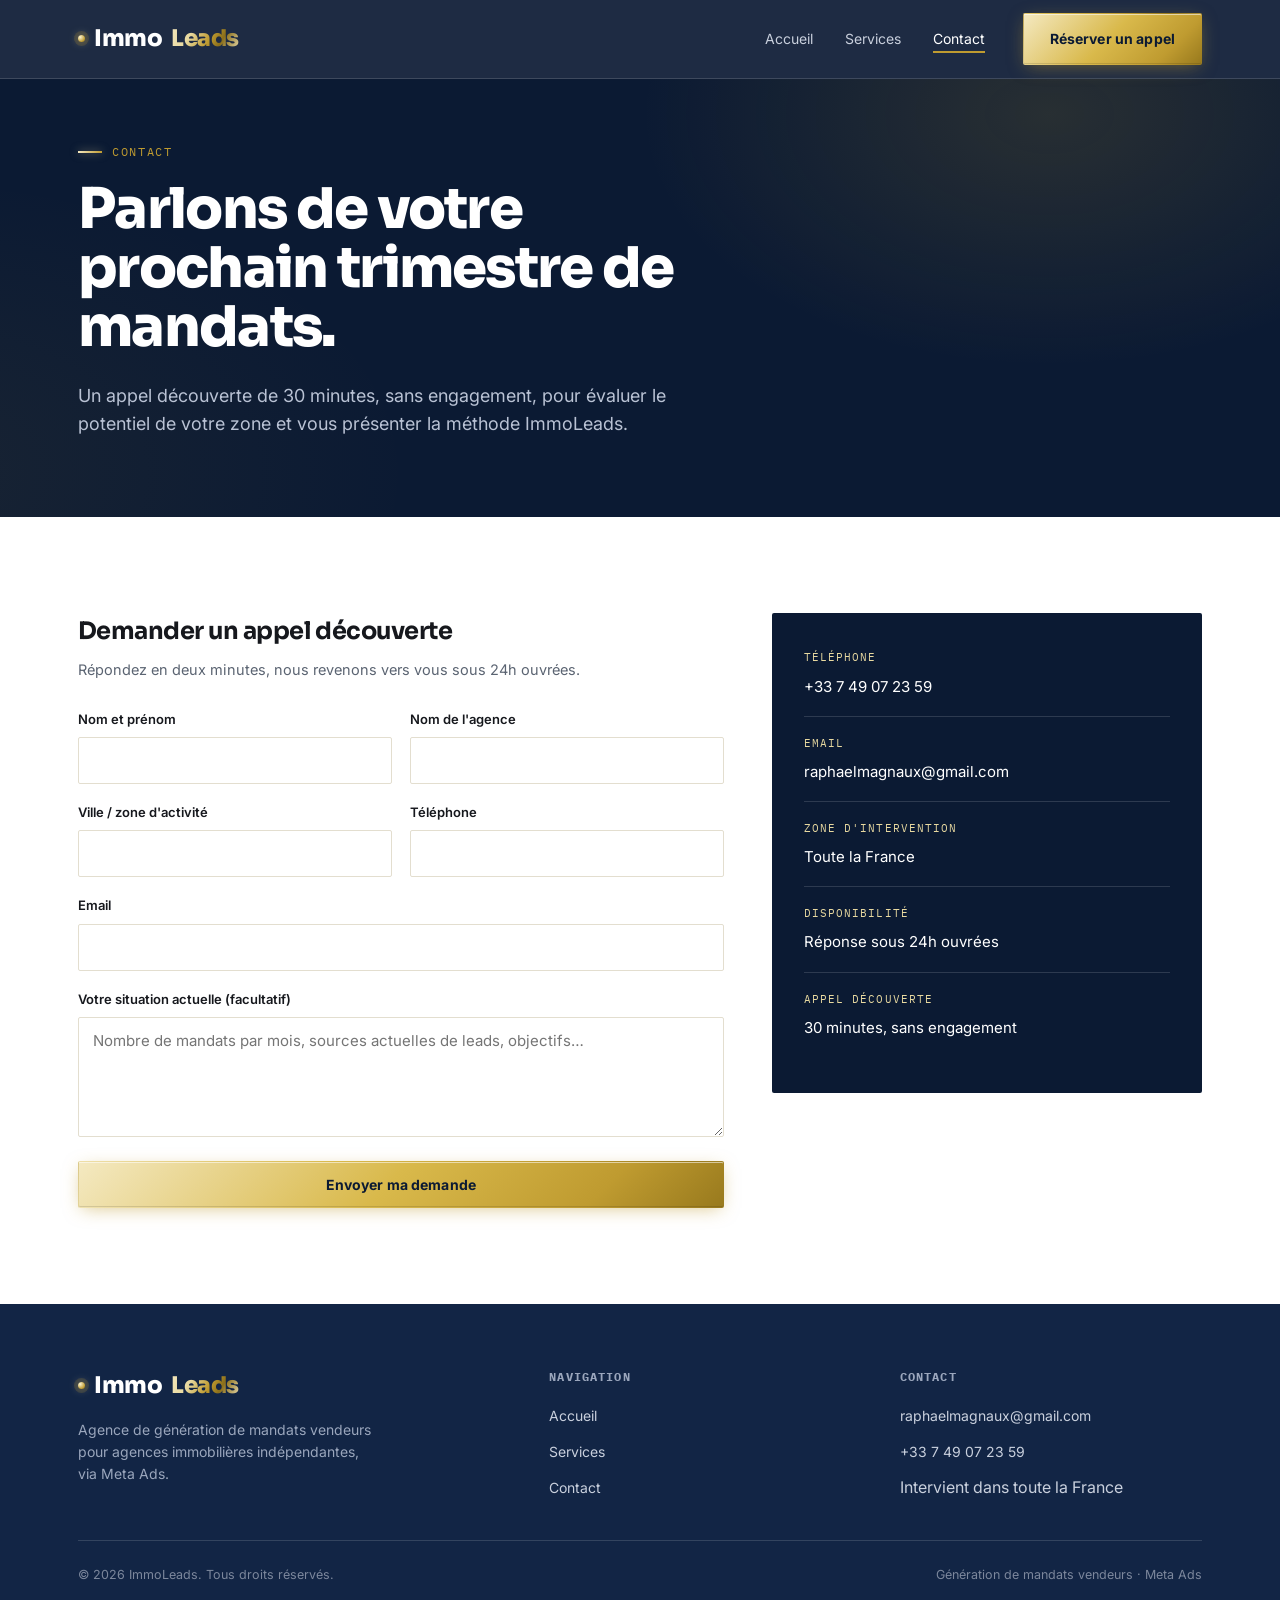
==== commit 6aca093b: "Refonte pro du site ImmoLeads : doré brillant, coordonnées, ajustements - Doré métallique/brillant :" ====
--- a/contact.html
+++ b/contact.html
@@ -4,7 +4,7 @@
 <meta charset="UTF-8">
 <meta name="viewport" content="width=device-width, initial-scale=1.0">
 <title>Contact — ImmoLeads</title>
-<meta name="description" content="Réservez un appel découverte avec ImmoLeads pour évaluer le potentiel de génération de mandats vendeurs de votre agence.">
+<meta name="description" content="Réservez un appel découverte de 30 minutes avec ImmoLeads pour évaluer le potentiel de génération de mandats vendeurs de votre agence.">
 <link rel="preconnect" href="https://fonts.googleapis.com">
 <link rel="preconnect" href="https://fonts.gstatic.com" crossorigin>
 <link href="https://fonts.googleapis.com/css2?family=Inter:wght@400;500;600;700&family=Sora:wght@500;600;700;800&family=IBM+Plex+Mono:wght@400;600&display=swap" rel="stylesheet">
@@ -19,10 +19,9 @@
       <ul class="nav-links">
         <li><a href="index.html">Accueil</a></li>
         <li><a href="services.html">Services</a></li>
-        <li><a href="resultats.html">Méthode</a></li>
         <li><a href="contact.html" class="active">Contact</a></li>
       </ul>
-      <a href="contact.html" class="btn btn-gold">Prendre rendez-vous</a>
+      <a href="contact.html" class="btn btn-gold">Réserver un appel</a>
     </nav>
     <button class="nav-toggle" aria-label="Ouvrir le menu" aria-expanded="false">
       <svg viewBox="0 0 24 24" fill="none" stroke="currentColor" stroke-width="2"><line x1="3" y1="6" x2="21" y2="6"/><line x1="3" y1="12" x2="21" y2="12"/><line x1="3" y1="18" x2="21" y2="18"/></svg>
@@ -31,9 +30,8 @@
   <div class="nav-mobile">
     <a href="index.html">Accueil</a>
     <a href="services.html">Services</a>
-    <a href="resultats.html">Méthode</a>
     <a href="contact.html">Contact</a>
-    <a href="contact.html" class="btn btn-gold">Prendre rendez-vous</a>
+    <a href="contact.html" class="btn btn-gold">Réserver un appel</a>
   </div>
 </header>
 
@@ -41,7 +39,7 @@
   <div class="wrap">
     <div class="eyebrow">Contact</div>
     <h1 style="max-width:680px;">Parlons de votre prochain trimestre de mandats.</h1>
-    <p class="sub">Un appel découverte de 20 minutes, sans engagement, pour évaluer le potentiel de votre zone et vous présenter la méthode ImmoLeads.</p>
+    <p class="sub">Un appel découverte de 30 minutes, sans engagement, pour évaluer le potentiel de votre zone et vous présenter la méthode ImmoLeads.</p>
   </div>
 </section>
 
@@ -87,11 +85,11 @@
       <aside class="contact-info-card">
         <div class="row">
           <div class="k">Téléphone</div>
-          <div class="v">+33 — — — — — — <span class="fill-tag">à compléter</span></div>
+          <div class="v"><a href="tel:+33749072359" style="color:#fff;">+33 7 49 07 23 59</a></div>
         </div>
         <div class="row">
           <div class="k">Email</div>
-          <div class="v">contact@immoleads.fr <span class="fill-tag">à compléter</span></div>
+          <div class="v"><a href="mailto:raphaelmagnaux@gmail.com" style="color:#fff;">raphaelmagnaux@gmail.com</a></div>
         </div>
         <div class="row">
           <div class="k">Zone d'intervention</div>
@@ -102,8 +100,8 @@
           <div class="v">Réponse sous 24h ouvrées</div>
         </div>
         <div class="row">
-          <div class="k">Réservation directe</div>
-          <div class="v">Lien Calendly <span class="fill-tag">à compléter</span></div>
+          <div class="k">Appel découverte</div>
+          <div class="v">30 minutes, sans engagement</div>
         </div>
       </aside>
 
@@ -123,22 +121,21 @@
         <ul>
           <li><a href="index.html">Accueil</a></li>
           <li><a href="services.html">Services</a></li>
-          <li><a href="resultats.html">Méthode</a></li>
           <li><a href="contact.html">Contact</a></li>
         </ul>
       </div>
       <div class="footer-col">
         <h4>Contact</h4>
         <ul>
-          <li>contact@immoleads.fr <span class="fill-tag">à compléter</span></li>
-          <li>+33 — — — — — — <span class="fill-tag">à compléter</span></li>
+          <li><a href="mailto:raphaelmagnaux@gmail.com">raphaelmagnaux@gmail.com</a></li>
+          <li><a href="tel:+33749072359">+33 7 49 07 23 59</a></li>
           <li>Intervient dans toute la France</li>
         </ul>
       </div>
     </div>
     <div class="footer-bottom">
       <span>© 2026 ImmoLeads. Tous droits réservés.</span>
-      <span>Mentions légales — à compléter</span>
+      <span>Génération de mandats vendeurs · Meta Ads</span>
     </div>
   </div>
 </footer>
--- a/style.css
+++ b/style.css
@@ -1,53 +1,34 @@
 /* ==========================================================================
    ImmoLeads — Design tokens
-   Display: Sora (sans-serif soigné, nom du studio en gras en vedette)
-   Body: Inter (lisible, rassurant)
-   Labels/data: IBM Plex Mono (chiffres, étiquettes)
-   Palette: bleu ciel doux & lumineux, touche d'orange sur les CTA
+   Display: Sora (refined geometric sans-serif, premium gravitas)
+   Body: Inter (clean, trustworthy)
+   Utility/data: IBM Plex Mono (stats, figures, labels — "data behind the deal")
+   Palette: bleu marine & doré
    ========================================================================== */
 
 :root{
-  /* Bleus */
-  --sky-50:#F4FAFF;
-  --sky-100:#EAF4FF;
-  --sky-150:#DCEBFF;
-  --sky-200:#CFE3FB;
-  --blue-accent:#2F7DE1;
-  --blue-deep:#13315C;   /* texte / sections d'ancrage */
-  --blue-mid:#1C4374;
-
-  /* Orange (CTA) */
-  --orange:#FF7A1A;
-  --orange-hover:#FF8F3D;
-  --orange-soft:#FFE9D6;
-
-  /* Neutres */
+  --navy-deep:#0B1A33;
+  --navy-mid:#122545;
+  --navy-line:rgba(255,255,255,0.12);
+  --gold:#BF9B30;
+  --gold-light:#E8D9A0;
+  --gold-deep:#8A6E1A;
+  /* Doré brillant / métallique */
+  --gold-grad:linear-gradient(135deg,#F4E9C1 0%,#D9B94B 30%,#BF9B30 50%,#9A7B1E 62%,#E8D9A0 100%);
+  --gold-sheen:linear-gradient(100deg,transparent 0%,rgba(255,255,255,0.55) 50%,transparent 100%);
+  --cream:#F6F3EC;
   --paper:#FFFFFF;
-  --ink:#15263B;
-  --slate:#5A6B82;
-  --slate-light:#8493A8;
-  --border:#DCE7F4;
-  --border-soft:#E8F0FB;
-
-  /* Compat (anciens noms de variables conservés) */
-  --gold:var(--orange);
-  --gold-light:var(--orange);
-  --navy-deep:var(--blue-deep);
-  --navy-mid:var(--blue-mid);
-  --cream:var(--sky-100);
-  --border-light:var(--border);
-  --border-dark:rgba(255,255,255,0.16);
-
-  --display:"Sora", -apple-system, BlinkMacSystemFont, "Segoe UI", sans-serif;
-  --sans:"Inter", -apple-system, BlinkMacSystemFont, "Segoe UI", sans-serif;
-  --mono:"IBM Plex Mono", "SFMono-Regular", Menlo, monospace;
-
-  --max-w:1180px;
-  --radius:16px;
-  --radius-sm:12px;
-  --shadow-sm:0 4px 14px -6px rgba(19,49,92,0.14);
-  --shadow-md:0 18px 40px -22px rgba(19,49,92,0.30);
-  --shadow-lg:0 30px 60px -28px rgba(19,49,92,0.38);
+  --ink:#16181D;
+  --slate:#5B6472;
+  --border-light:#E3DECF;
+  --border-dark:rgba(255,255,255,0.14);
+
+  --display: "Sora", -apple-system, BlinkMacSystemFont, "Segoe UI", sans-serif;
+  --sans: "Inter", -apple-system, BlinkMacSystemFont, "Segoe UI", sans-serif;
+  --mono: "IBM Plex Mono", "SFMono-Regular", Menlo, monospace;
+
+  --max-w: 1180px;
+  --radius: 2px;
 }
 
 *,*::before,*::after{ box-sizing:border-box; }
@@ -61,21 +42,19 @@
   margin:0;
   font-family:var(--sans);
   color:var(--ink);
-  background:var(--sky-100);
-  background-image:linear-gradient(180deg,#F4FAFF 0%, #E7F2FF 100%);
-  background-attachment:fixed;
+  background:var(--paper);
   -webkit-font-smoothing:antialiased;
-  line-height:1.6;
+  line-height:1.55;
 }
 
 img{ max-width:100%; display:block; }
 a{ color:inherit; text-decoration:none; }
 ul{ margin:0; padding:0; list-style:none; }
-h1,h2,h3,h4{ font-family:var(--display); margin:0; font-weight:700; letter-spacing:-0.022em; color:var(--ink); }
+h1,h2,h3,h4{ font-family:var(--display); margin:0; font-weight:700; letter-spacing:-0.022em; }
 p{ margin:0; }
 
 :focus-visible{
-  outline:2px solid var(--orange);
+  outline:2px solid var(--gold);
   outline-offset:3px;
 }
 
@@ -90,83 +69,99 @@
   font-size:12px;
   letter-spacing:0.14em;
   text-transform:uppercase;
-  color:var(--blue-accent);
+  color:var(--gold);
   display:flex;
   align-items:center;
   gap:10px;
   margin-bottom:18px;
-  font-weight:600;
 }
 .eyebrow::before{
   content:"";
   width:24px;
   height:2px;
-  border-radius:2px;
-  background:var(--orange);
+  background:linear-gradient(90deg,#F4E9C1,#BF9B30);
+  box-shadow:0 0 8px rgba(232,217,160,0.55);
   display:inline-block;
 }
 
 .section{ padding:96px 0; }
 .section--tight{ padding:64px 0; }
-.section--cream{ background:var(--sky-50); }
-.section--soft{
-  background:linear-gradient(180deg,#FFFFFF 0%, #F1F8FF 100%);
-}
-/* sections d'ancrage (anciennement navy) → panneau bleu profond */
-.section--navy{ background:var(--blue-deep); color:#EAF1FB; }
-.section--mid{ background:var(--blue-mid); color:#EAF1FB; }
-.section--navy h2,.section--mid h2,
-.section--navy h3,.section--mid h3{ color:#fff; }
+.section--navy{ background:var(--navy-deep); color:#EDEFF3; }
+.section--mid{ background:var(--navy-mid); color:#EDEFF3; }
+.section--cream{ background:var(--cream); }
 
 .section-head{
-  max-width:660px;
+  max-width:640px;
   margin-bottom:56px;
 }
 .section-head h2{ font-size:clamp(28px,3.4vw,40px); line-height:1.14; }
 .section-head p{ margin-top:16px; color:var(--slate); font-size:17px; }
 .section--navy .section-head p,
-.section--mid .section-head p{ color:#B9C8DF; }
-
-/* ---------- Boutons ---------- */
+.section--mid .section-head p{ color:#B9C2D4; }
+
+/* ---------- Buttons ---------- */
 .btn{
   display:inline-flex;
   align-items:center;
   justify-content:center;
   gap:8px;
-  padding:15px 28px;
+  padding:14px 26px;
   font-family:var(--sans);
-  font-size:14.5px;
+  font-size:14px;
   font-weight:600;
   letter-spacing:0.01em;
-  border-radius:999px;
-  border:1.5px solid transparent;
+  border-radius:var(--radius);
+  border:1px solid transparent;
   cursor:pointer;
-  transition:background .18s ease, color .18s ease, border-color .18s ease, transform .18s ease, box-shadow .18s ease;
+  transition:background .18s ease, color .18s ease, border-color .18s ease, transform .18s ease;
   white-space:nowrap;
 }
-/* CTA principal — touche d'orange */
 .btn-gold{
-  background:var(--orange);
-  color:#fff;
-  box-shadow:0 10px 22px -10px rgba(255,122,26,0.65);
-}
-.btn-gold:hover{ background:var(--orange-hover); transform:translateY(-2px); box-shadow:0 16px 28px -10px rgba(255,122,26,0.6); }
+  position:relative;
+  overflow:hidden;
+  background:var(--gold-grad);
+  background-size:160% 160%;
+  color:var(--navy-deep);
+  font-weight:700;
+  box-shadow:0 4px 18px -4px rgba(191,155,48,0.55), inset 0 1px 0 rgba(255,255,255,0.55), inset 0 -1px 0 rgba(0,0,0,0.12);
+}
+.btn-gold::after{
+  content:"";
+  position:absolute;
+  top:0; left:-130%;
+  width:65%; height:100%;
+  background:var(--gold-sheen);
+  transform:skewX(-22deg);
+  transition:left .6s ease;
+  pointer-events:none;
+}
+.btn-gold:hover{
+  transform:translateY(-2px);
+  background-position:100% 0;
+  box-shadow:0 10px 28px -6px rgba(191,155,48,0.75), inset 0 1px 0 rgba(255,255,255,0.6), inset 0 -1px 0 rgba(0,0,0,0.14);
+}
+.btn-gold:hover::after{ left:135%; }
+
+/* Texte doré brillant */
+.gold-text{
+  background:linear-gradient(120deg,#F4E9C1 0%,#E8D9A0 25%,#BF9B30 50%,#8A6E1A 65%,#E8D9A0 100%);
+  -webkit-background-clip:text;
+  background-clip:text;
+  -webkit-text-fill-color:transparent;
+  color:transparent;
+}
 .btn-outline{
   background:transparent;
-  color:var(--blue-deep);
-  border-color:var(--border);
-}
-.btn-outline:hover{ border-color:var(--blue-accent); color:var(--blue-accent); background:rgba(47,125,225,0.06); }
-/* variantes sur fond bleu profond */
-.section--navy .btn-outline,
-.section--mid .btn-outline,
-.cta-band .btn-outline{
-  color:#fff;
-  border-color:rgba(255,255,255,0.30);
-}
-.section--navy .btn-outline:hover,
-.section--mid .btn-outline:hover,
-.cta-band .btn-outline:hover{ border-color:#fff; color:#fff; background:rgba(255,255,255,0.10); }
+  color:inherit;
+  border-color:var(--border-dark);
+}
+.btn-outline:hover{ border-color:var(--gold); color:var(--gold); }
+.section--cream .btn-outline,
+body .btn-outline.on-light{
+  border-color:var(--border-light);
+  color:var(--ink);
+}
+.section--cream .btn-outline:hover{ border-color:var(--gold); color:var(--gold); }
 .btn-block{ width:100%; }
 
 /* ---------- Header ---------- */
@@ -174,38 +169,42 @@
   position:sticky;
   top:0;
   z-index:50;
-  background:rgba(244,250,255,0.82);
-  backdrop-filter:blur(12px);
-  border-bottom:1px solid var(--border-soft);
+  background:rgba(11,26,51,0.92);
+  backdrop-filter:blur(8px);
+  border-bottom:1px solid var(--border-dark);
 }
 .site-header .wrap{
   display:flex;
   align-items:center;
   justify-content:space-between;
-  height:76px;
-}
-
-/* ---------- Marque / nom du studio (en vedette) ---------- */
+  height:78px;
+}
+
+/* ---------- Brand / studio name (en vedette) ---------- */
 .logo{
   font-family:var(--display);
-  font-size:24px;
+  font-size:23px;
   font-weight:800;
-  color:var(--blue-deep);
+  color:#fff;
   display:flex;
   align-items:center;
   gap:9px;
-  letter-spacing:-0.03em;
+  letter-spacing:-0.02em;
 }
 .logo .dot{
-  width:9px; height:9px;
-  background:var(--orange);
+  width:7px; height:7px;
+  background:radial-gradient(circle at 30% 30%, #FBF3D2, #BF9B30 70%);
   border-radius:50%;
   display:inline-block;
-  box-shadow:0 0 0 4px rgba(255,122,26,0.18);
-}
-.logo .accent{ color:var(--orange); }
-.site-footer .logo{ color:#fff; }
-.site-footer .logo .accent{ color:var(--orange); }
+  box-shadow:0 0 0 4px rgba(191,155,48,0.18), 0 0 10px rgba(232,217,160,0.6);
+}
+.logo .accent{
+  background:linear-gradient(120deg,#F4E9C1,#E8D9A0 30%,#BF9B30 55%,#8A6E1A 70%,#F4E9C1);
+  -webkit-background-clip:text;
+  background-clip:text;
+  -webkit-text-fill-color:transparent;
+  color:transparent;
+}
 
 .nav-desktop{
   display:flex;
@@ -214,31 +213,29 @@
 }
 .nav-links{
   display:flex;
-  gap:30px;
-  font-size:14.5px;
-  font-weight:500;
-  color:var(--slate);
+  gap:32px;
+  font-size:14px;
+  color:#C9D0DD;
 }
 .nav-links a{ position:relative; padding:6px 0; transition:color .15s ease; }
-.nav-links a:hover, .nav-links a.active{ color:var(--blue-deep); }
+.nav-links a:hover, .nav-links a.active{ color:#fff; }
 .nav-links a.active::after{
   content:"";
   position:absolute;
   left:0; right:0; bottom:0;
   height:2px;
-  border-radius:2px;
-  background:var(--orange);
+  background:var(--gold);
 }
 
 .nav-toggle{
   display:none;
-  background:#fff;
-  border:1px solid var(--border);
-  color:var(--blue-deep);
-  width:44px; height:44px;
+  background:none;
+  border:1px solid var(--border-dark);
+  color:#fff;
+  width:42px; height:42px;
   align-items:center;
   justify-content:center;
-  border-radius:12px;
+  border-radius:var(--radius);
   cursor:pointer;
 }
 .nav-toggle svg{ width:18px; height:18px; }
@@ -246,16 +243,15 @@
 .nav-mobile{
   display:none;
   flex-direction:column;
-  background:#fff;
-  border-bottom:1px solid var(--border);
+  background:var(--navy-mid);
+  border-bottom:1px solid var(--border-dark);
 }
 .nav-mobile.open{ display:flex; }
 .nav-mobile a{
   padding:16px 28px;
-  border-top:1px solid var(--border-soft);
+  border-top:1px solid var(--border-dark);
   font-size:15px;
-  color:var(--ink);
-  font-weight:500;
+  color:#EDEFF3;
 }
 .nav-mobile .btn{ margin:18px 28px; }
 
@@ -266,17 +262,19 @@
 
 /* ---------- Hero ---------- */
 .hero{
+  background:var(--navy-deep);
+  color:#fff;
   position:relative;
   overflow:hidden;
-  padding:96px 0 110px;
+  padding:88px 0 110px;
 }
 .hero::before{
   content:"";
   position:absolute;
   inset:0;
   background:
-    radial-gradient(620px 420px at 88% 6%, rgba(47,125,225,0.16), transparent 62%),
-    radial-gradient(560px 460px at -6% 92%, rgba(255,122,26,0.10), transparent 60%);
+    radial-gradient(680px 420px at 82% 8%, rgba(191,155,48,0.16), transparent 60%),
+    radial-gradient(900px 500px at -10% 90%, rgba(191,155,48,0.08), transparent 60%);
   pointer-events:none;
 }
 .hero .wrap{
@@ -288,16 +286,23 @@
 }
 .hero h1{
   font-size:clamp(34px,4.6vw,56px);
-  line-height:1.07;
+  line-height:1.06;
   font-weight:800;
   letter-spacing:-0.03em;
-  color:var(--blue-deep);
-}
-.hero h1 em{ color:var(--orange); font-style:normal; }
+  color:#fff;
+}
+.hero h1 em{
+  font-style:normal;
+  background:linear-gradient(120deg,#FBF3D2 0%,#E8D9A0 30%,#D9B94B 55%,#BF9B30 75%,#F4E9C1 100%);
+  -webkit-background-clip:text;
+  background-clip:text;
+  -webkit-text-fill-color:transparent;
+  color:transparent;
+}
 .hero .sub{
   margin-top:24px;
   font-size:18px;
-  color:var(--slate);
+  color:#B9C2D4;
   max-width:520px;
 }
 .hero .cta-row{
@@ -306,41 +311,26 @@
   margin-top:36px;
   flex-wrap:wrap;
 }
-.hero .trust-row{
-  margin-top:28px;
-  display:flex;
-  gap:22px;
-  flex-wrap:wrap;
-  font-size:13.5px;
-  color:var(--slate);
-}
-.hero .trust-row span{ display:inline-flex; align-items:center; gap:8px; }
-.hero .trust-row span::before{
-  content:"";
-  width:7px; height:7px; border-radius:50%;
-  background:var(--blue-accent);
-  display:inline-block;
-}
-.hero--page{ padding:72px 0 56px; }
+.hero--page{ padding:64px 0 80px; }
 .hero--page .wrap{ grid-template-columns:1fr; gap:0; }
-.hero--page .sub{ max-width:640px; }
-
-/* ---------- Carte estimation (élément signature) ---------- */
+.hero--page .sub{ max-width:620px; }
+
+/* ---------- Estimation card (signature element) ---------- */
 .estimation-card{
   position:relative;
-  background:#fff;
-  border:1px solid var(--border);
+  background:var(--navy-mid);
+  border:1px solid var(--border-dark);
   border-radius:var(--radius);
   padding:30px 30px 26px;
-  box-shadow:var(--shadow-lg);
+  box-shadow:0 30px 60px -20px rgba(0,0,0,0.55);
 }
 .estimation-card::before{
   content:"";
   position:absolute;
   top:0; left:0; right:0;
-  height:4px;
-  border-radius:var(--radius) var(--radius) 0 0;
-  background:linear-gradient(90deg,var(--orange),var(--blue-accent));
+  height:3px;
+  background:linear-gradient(90deg,#F4E9C1,#BF9B30 45%,transparent 80%);
+  box-shadow:0 0 14px rgba(232,217,160,0.45);
 }
 .estimation-card .ec-head{
   display:flex;
@@ -353,20 +343,20 @@
   font-size:11px;
   letter-spacing:0.12em;
   text-transform:uppercase;
-  color:var(--blue-accent);
+  color:#9AA6BC;
 }
 .estimation-card .ec-title{
   font-family:var(--display);
   font-weight:700;
   font-size:20px;
   letter-spacing:-0.02em;
-  color:var(--blue-deep);
+  color:#fff;
   margin-top:6px;
 }
 .seal{
-  width:56px; height:56px;
+  width:54px; height:54px;
   border-radius:50%;
-  border:1.5px solid var(--orange);
+  border:1px solid var(--gold);
   display:flex;
   align-items:center;
   justify-content:center;
@@ -375,27 +365,28 @@
   font-size:8px;
   letter-spacing:0.06em;
   text-transform:uppercase;
-  color:var(--orange);
+  color:var(--gold-light);
   line-height:1.2;
   flex-shrink:0;
   transform:rotate(8deg);
-  background:var(--orange-soft);
+  background:radial-gradient(circle at 32% 28%, rgba(244,233,193,0.18), rgba(191,155,48,0.06) 70%);
+  box-shadow:0 0 0 1px rgba(232,217,160,0.18), 0 0 18px -4px rgba(232,217,160,0.5);
 }
 .ec-field{
   display:flex;
   justify-content:space-between;
   align-items:baseline;
   padding:11px 0;
-  border-bottom:1px dashed var(--border);
+  border-bottom:1px dashed var(--border-dark);
   font-size:13px;
 }
-.ec-field span:first-child{ color:var(--slate); }
-.ec-field span:last-child{ color:var(--blue-deep); font-family:var(--mono); font-weight:600; }
+.ec-field span:first-child{ color:#9AA6BC; }
+.ec-field span:last-child{ color:#EDEFF3; font-family:var(--mono); }
 .ec-ribbon{
   position:absolute;
   top:22px; right:-38px;
-  background:var(--orange);
-  color:#fff;
+  background:var(--gold-grad);
+  color:var(--navy-deep);
   font-family:var(--mono);
   font-size:10px;
   letter-spacing:0.1em;
@@ -403,23 +394,23 @@
   font-weight:700;
   padding:5px 44px;
   transform:rotate(38deg);
-  box-shadow:0 8px 18px rgba(255,122,26,0.4);
+  box-shadow:0 8px 18px rgba(0,0,0,0.35);
 }
 .ec-foot{
   margin-top:20px;
   padding-top:18px;
-  border-top:1px solid var(--border);
+  border-top:1px solid var(--border-dark);
   font-size:12px;
-  color:var(--slate);
+  color:#9AA6BC;
   display:flex;
   justify-content:space-between;
 }
 
-/* ---------- Bandeau de stats ---------- */
+/* ---------- Stat strip ---------- */
 .stat-strip{
-  background:#fff;
-  border-top:1px solid var(--border-soft);
-  border-bottom:1px solid var(--border-soft);
+  background:var(--navy-mid);
+  border-top:1px solid var(--border-dark);
+  border-bottom:1px solid var(--border-dark);
 }
 .stat-strip .wrap{
   display:grid;
@@ -427,115 +418,108 @@
   gap:0;
 }
 .stat-item{
-  padding:36px 24px;
+  padding:34px 24px;
   text-align:left;
-  border-left:1px solid var(--border-soft);
+  border-left:1px solid var(--border-dark);
 }
 .stat-item:first-child{ border-left:none; }
 .stat-num{
   font-family:var(--mono);
   font-size:30px;
-  color:var(--blue-deep);
   letter-spacing:-0.02em;
-  font-weight:600;
+  background:linear-gradient(120deg,#FBF3D2,#E8D9A0 35%,#D9B94B 60%,#BF9B30 85%);
+  -webkit-background-clip:text;
+  background-clip:text;
+  -webkit-text-fill-color:transparent;
+  color:transparent;
 }
 .stat-label{
   margin-top:6px;
   font-size:12.5px;
-  color:var(--slate);
+  color:#9AA6BC;
 }
 .tbd{
   font-size:9.5px;
   font-family:var(--mono);
   letter-spacing:0.08em;
-  color:#fff;
-  background:var(--orange);
+  color:var(--navy-deep);
+  background:var(--gold);
   padding:2px 7px;
-  border-radius:6px;
+  border-radius:2px;
   margin-left:8px;
   vertical-align:middle;
 }
 
-/* ---------- Étapes du process ---------- */
+/* ---------- Process steps ---------- */
 .process-grid{
   display:grid;
   grid-template-columns:repeat(4,1fr);
-  gap:20px;
+  gap:1px;
+  background:var(--border-dark);
+  border:1px solid var(--border-dark);
 }
 .process-step{
-  background:#fff;
-  border:1px solid var(--border);
-  border-radius:var(--radius);
-  padding:30px 26px 34px;
-  box-shadow:var(--shadow-sm);
-  transition:transform .18s ease, box-shadow .18s ease;
-}
-.process-step:hover{ transform:translateY(-4px); box-shadow:var(--shadow-md); }
+  background:var(--navy-deep);
+  padding:36px 28px 40px;
+}
 .process-step .num{
   font-family:var(--mono);
   font-size:13px;
-  font-weight:600;
-  color:#fff;
-  background:var(--orange);
-  width:38px; height:38px;
-  display:flex; align-items:center; justify-content:center;
-  border-radius:10px;
+  color:var(--gold);
 }
 .process-step h3{
   font-size:19px;
-  color:var(--blue-deep);
+  color:#fff;
   margin-top:18px;
 }
 .process-step p{
   margin-top:12px;
   font-size:14.5px;
-  color:var(--slate);
-}
-
-/* ---------- Grilles de cartes ---------- */
+  color:#B0B9CB;
+}
+
+/* ---------- Card grids ---------- */
 .card-grid{
   display:grid;
   grid-template-columns:repeat(3,1fr);
   gap:28px;
 }
 .card{
-  background:#fff;
-  border:1px solid var(--border);
+  background:var(--paper);
+  border:1px solid var(--border-light);
   padding:34px 28px;
   border-radius:var(--radius);
-  box-shadow:var(--shadow-sm);
-  transition:border-color .18s ease, transform .18s ease, box-shadow .18s ease;
-}
-.card:hover{ border-color:var(--blue-accent); transform:translateY(-4px); box-shadow:var(--shadow-md); }
+  transition:border-color .18s ease, transform .18s ease;
+}
+.card:hover{ border-color:var(--gold); transform:translateY(-3px); }
 .card .num{
   font-family:var(--mono);
   font-size:12px;
-  color:var(--blue-accent);
+  color:var(--gold);
   letter-spacing:0.08em;
-  font-weight:600;
-}
-.card h3{ font-size:21px; margin-top:14px; color:var(--blue-deep); }
+}
+.card h3{ font-size:21px; margin-top:14px; }
 .card p{ margin-top:12px; color:var(--slate); font-size:15px; }
 .card a.card-link{
   display:inline-block;
   margin-top:18px;
   font-size:13.5px;
   font-weight:600;
-  color:var(--orange);
-}
-.card a.card-link:hover{ text-decoration:underline; text-underline-offset:3px; }
-
-/* ---------- Carte dossier (résultats) ---------- */
+  color:var(--navy-deep);
+  border-bottom:1px solid var(--gold);
+  padding-bottom:2px;
+}
+
+/* ---------- Dossier card (results) ---------- */
 .dossier-card{
-  background:#fff;
-  border:1px solid var(--border);
+  background:var(--paper);
+  border:1px solid var(--border-light);
   border-radius:var(--radius);
   padding:0;
   overflow:hidden;
-  box-shadow:var(--shadow-sm);
 }
 .dossier-head{
-  background:var(--blue-deep);
+  background:var(--navy-deep);
   color:#fff;
   padding:18px 24px;
   display:flex;
@@ -546,51 +530,49 @@
   font-family:var(--mono);
   font-size:11px;
   letter-spacing:0.1em;
-  color:#fff;
+  color:var(--gold-light);
 }
 .dossier-body{ padding:26px 24px; }
 .dossier-row{
   display:flex;
   justify-content:space-between;
   padding:10px 0;
-  border-bottom:1px dashed var(--border);
+  border-bottom:1px dashed var(--border-light);
   font-size:14px;
 }
 .dossier-row:last-child{ border-bottom:none; }
 .dossier-row span:first-child{ color:var(--slate); }
-.dossier-row span:last-child{ font-family:var(--mono); font-weight:600; color:var(--blue-deep); }
+.dossier-row span:last-child{ font-family:var(--mono); font-weight:600; }
 .dossier-quote{
   margin-top:18px;
   padding-top:18px;
-  border-top:1px solid var(--border);
+  border-top:1px solid var(--border-light);
   font-style:italic;
   color:var(--slate);
   font-size:14px;
 }
 
-/* ---------- Bloc service (alterné) ---------- */
+/* ---------- Service block (alternating) ---------- */
 .service-block{
   display:grid;
   grid-template-columns:0.9fr 1.1fr;
   gap:64px;
   align-items:center;
   padding:64px 0;
-  border-bottom:1px solid var(--border);
+  border-bottom:1px solid var(--border-light);
 }
 .service-block:last-child{ border-bottom:none; }
 .service-block.reverse{ direction:rtl; }
 .service-block.reverse > *{ direction:ltr; }
 .service-visual{
-  background:#fff;
-  border:1px solid var(--border);
-  border-radius:var(--radius);
+  background:var(--cream);
+  border:1px solid var(--border-light);
   padding:32px;
   min-height:280px;
   display:flex;
   flex-direction:column;
   justify-content:center;
   gap:14px;
-  box-shadow:var(--shadow-sm);
 }
 .service-visual .vline{
   display:flex;
@@ -599,15 +581,14 @@
   font-size:12.5px;
   color:var(--slate);
   padding:9px 0;
-  border-bottom:1px dashed var(--border);
+  border-bottom:1px dashed var(--border-light);
 }
 .service-block .num{
   font-family:var(--mono);
-  color:var(--blue-accent);
+  color:var(--gold);
   font-size:13px;
-  font-weight:600;
-}
-.service-block h3{ font-size:27px; margin-top:14px; color:var(--blue-deep); }
+}
+.service-block h3{ font-size:27px; margin-top:14px; }
 .service-block p.desc{ margin-top:14px; color:var(--slate); font-size:16px; }
 .service-block .includes{ margin-top:22px; display:flex; flex-direction:column; gap:10px; }
 .service-block .includes li{
@@ -618,38 +599,34 @@
 }
 .service-block .includes li::before{
   content:"";
-  width:7px; height:7px;
+  width:6px; height:6px;
   margin-top:7px;
-  border-radius:2px;
-  background:var(--orange);
+  background:var(--gold);
   flex-shrink:0;
 }
 
-/* ---------- Bandeau CTA ---------- */
+/* ---------- CTA band ---------- */
 .cta-band{
-  background:linear-gradient(135deg,var(--blue-deep) 0%, var(--blue-mid) 100%);
+  background:var(--navy-deep);
   color:#fff;
   text-align:center;
-  padding:88px 0;
+  padding:90px 0;
   position:relative;
   overflow:hidden;
-  border-radius:28px;
-  margin:0 28px 80px;
 }
 .cta-band::before{
   content:"";
-  position:absolute; inset:0;
-  background:radial-gradient(560px 320px at 50% -10%, rgba(255,122,26,0.22), transparent 60%);
-  pointer-events:none;
-}
-.cta-band > *{ position:relative; }
+  position:absolute; left:50%; top:0;
+  width:1px; height:40px;
+  background:var(--gold);
+  transform:translateX(-50%);
+}
 .cta-band h2{
   font-size:clamp(28px,3.6vw,42px);
   max-width:680px;
   margin:0 auto;
-  color:#fff;
-}
-.cta-band p{ margin-top:16px; color:#C3D2E8; }
+}
+.cta-band p{ margin-top:16px; color:#B0B9CB; }
 .cta-band .cta-row{
   margin-top:34px;
   display:flex;
@@ -660,8 +637,8 @@
 
 /* ---------- Footer ---------- */
 .site-footer{
-  background:var(--blue-deep);
-  color:#C3D2E8;
+  background:var(--navy-mid);
+  color:#C9D0DD;
   padding:64px 0 28px;
 }
 .footer-grid{
@@ -669,31 +646,32 @@
   grid-template-columns:1.4fr 1fr 1fr;
   gap:48px;
   padding-bottom:40px;
-  border-bottom:1px solid rgba(255,255,255,0.12);
-}
-.footer-brand p{ margin-top:16px; font-size:14px; color:#9FB1CC; max-width:300px; }
+  border-bottom:1px solid var(--border-dark);
+}
+.footer-brand .logo{ color:#fff; }
+.footer-brand p{ margin-top:16px; font-size:14px; color:#9AA6BC; max-width:300px; }
 .footer-col h4{
   font-family:var(--mono);
   font-size:11.5px;
   letter-spacing:0.1em;
   text-transform:uppercase;
-  color:#9FB1CC;
+  color:#9AA6BC;
   margin-bottom:18px;
 }
 .footer-col ul{ display:flex; flex-direction:column; gap:11px; }
-.footer-col a, .footer-col li{ font-size:14px; color:#C3D2E8; transition:color .15s ease; }
-.footer-col a:hover{ color:var(--orange); }
+.footer-col a{ font-size:14px; color:#C9D0DD; transition:color .15s ease; }
+.footer-col a:hover{ color:var(--gold-light); }
 .footer-bottom{
   padding-top:24px;
   display:flex;
   justify-content:space-between;
   font-size:12.5px;
-  color:#7E91AE;
+  color:#7C879C;
   flex-wrap:wrap;
   gap:10px;
 }
 
-/* ---------- Formulaires ---------- */
+/* ---------- Forms ---------- */
 .form-grid{ display:grid; grid-template-columns:1fr 1fr; gap:18px; }
 .field{ display:flex; flex-direction:column; gap:8px; }
 .field.full{ grid-column:1 / -1; }
@@ -702,15 +680,15 @@
   font-family:var(--sans);
   font-size:15px;
   padding:13px 14px;
-  border:1px solid var(--border);
-  border-radius:var(--radius-sm);
-  background:#fff;
+  border:1px solid var(--border-light);
+  border-radius:var(--radius);
+  background:var(--paper);
   color:var(--ink);
 }
 .field input:focus, .field textarea:focus{
   outline:none;
-  border-color:var(--orange);
-  box-shadow:0 0 0 3px rgba(255,122,26,0.15);
+  border-color:var(--gold);
+  box-shadow:0 0 0 3px rgba(191,155,48,0.15);
 }
 .field textarea{ resize:vertical; min-height:120px; }
 
@@ -721,15 +699,14 @@
   align-items:start;
 }
 .contact-info-card{
-  background:var(--blue-deep);
+  background:var(--navy-deep);
   color:#fff;
   padding:36px 32px;
   border-radius:var(--radius);
-  box-shadow:var(--shadow-md);
 }
 .contact-info-card .row{
   padding:18px 0;
-  border-top:1px solid rgba(255,255,255,0.12);
+  border-top:1px solid var(--border-dark);
 }
 .contact-info-card .row:first-of-type{ border-top:none; padding-top:0; }
 .contact-info-card .row .k{
@@ -737,11 +714,11 @@
   font-size:11px;
   letter-spacing:0.1em;
   text-transform:uppercase;
-  color:#9FB1CC;
+  color:var(--gold-light);
 }
 .contact-info-card .row .v{ margin-top:8px; font-size:15px; }
 
-/* ---------- Divers ---------- */
+/* ---------- Misc ---------- */
 .fill-tag{
   display:inline-block;
   font-family:var(--mono);
@@ -749,9 +726,9 @@
   letter-spacing:0.08em;
   text-transform:uppercase;
   color:#fff;
-  background:var(--blue-accent);
+  background:var(--gold);
   padding:3px 8px;
-  border-radius:6px;
+  border-radius:2px;
 }
 
 /* ---------- Responsive ---------- */
@@ -778,6 +755,5 @@
   .form-grid{ grid-template-columns:1fr; }
   .footer-grid{ grid-template-columns:1fr; gap:32px; }
   .footer-bottom{ flex-direction:column; }
-  .cta-band{ margin:0 16px 60px; border-radius:22px; }
   .ec-ribbon{ display:none; }
 }
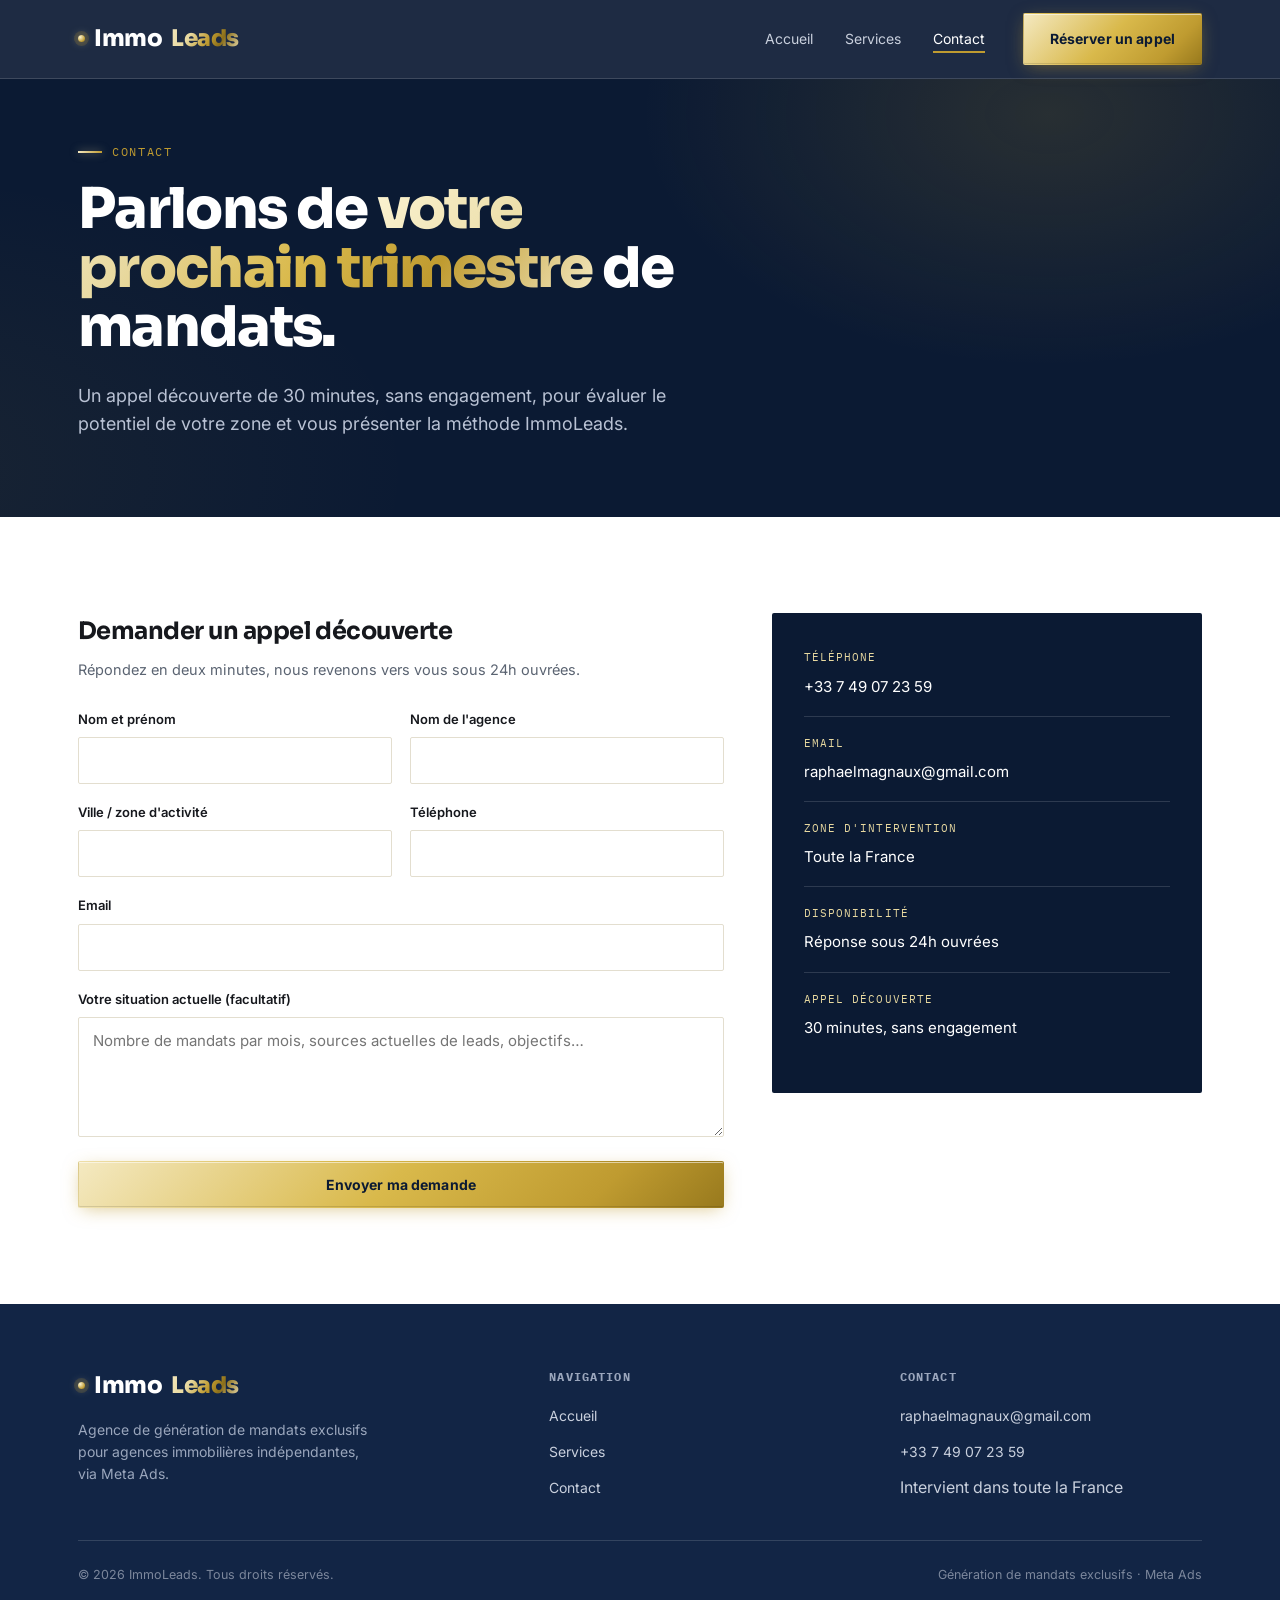
==== commit 9c6a5c8d: "Ajustements contenu et style : mandats exclusifs, accents dorés, nettoyage - Remplacement « mandats " ====
--- a/contact.html
+++ b/contact.html
@@ -4,7 +4,7 @@
 <meta charset="UTF-8">
 <meta name="viewport" content="width=device-width, initial-scale=1.0">
 <title>Contact — ImmoLeads</title>
-<meta name="description" content="Réservez un appel découverte de 30 minutes avec ImmoLeads pour évaluer le potentiel de génération de mandats vendeurs de votre agence.">
+<meta name="description" content="Réservez un appel découverte de 30 minutes avec ImmoLeads pour évaluer le potentiel de génération de mandats exclusifs de votre agence.">
 <link rel="preconnect" href="https://fonts.googleapis.com">
 <link rel="preconnect" href="https://fonts.gstatic.com" crossorigin>
 <link href="https://fonts.googleapis.com/css2?family=Inter:wght@400;500;600;700&family=Sora:wght@500;600;700;800&family=IBM+Plex+Mono:wght@400;600&display=swap" rel="stylesheet">
@@ -38,7 +38,7 @@
 <section class="hero hero--page">
   <div class="wrap">
     <div class="eyebrow">Contact</div>
-    <h1 style="max-width:680px;">Parlons de votre prochain trimestre de mandats.</h1>
+    <h1 style="max-width:680px;">Parlons de <em>votre prochain trimestre</em> de mandats.</h1>
     <p class="sub">Un appel découverte de 30 minutes, sans engagement, pour évaluer le potentiel de votre zone et vous présenter la méthode ImmoLeads.</p>
   </div>
 </section>
@@ -114,7 +114,7 @@
     <div class="footer-grid">
       <div class="footer-brand">
         <a href="index.html" class="logo"><span class="dot"></span>Immo<span class="accent">Leads</span></a>
-        <p>Agence de génération de mandats vendeurs pour agences immobilières indépendantes, via Meta Ads.</p>
+        <p>Agence de génération de mandats exclusifs pour agences immobilières indépendantes, via Meta Ads.</p>
       </div>
       <div class="footer-col">
         <h4>Navigation</h4>
@@ -135,7 +135,7 @@
     </div>
     <div class="footer-bottom">
       <span>© 2026 ImmoLeads. Tous droits réservés.</span>
-      <span>Génération de mandats vendeurs · Meta Ads</span>
+      <span>Génération de mandats exclusifs · Meta Ads</span>
     </div>
   </div>
 </footer>
--- a/style.css
+++ b/style.css
@@ -414,7 +414,7 @@
 }
 .stat-strip .wrap{
   display:grid;
-  grid-template-columns:repeat(4,1fr);
+  grid-template-columns:repeat(3,1fr);
   gap:0;
 }
 .stat-item{
@@ -613,13 +613,6 @@
   padding:90px 0;
   position:relative;
   overflow:hidden;
-}
-.cta-band::before{
-  content:"";
-  position:absolute; left:50%; top:0;
-  width:1px; height:40px;
-  background:var(--gold);
-  transform:translateX(-50%);
 }
 .cta-band h2{
   font-size:clamp(28px,3.6vw,42px);
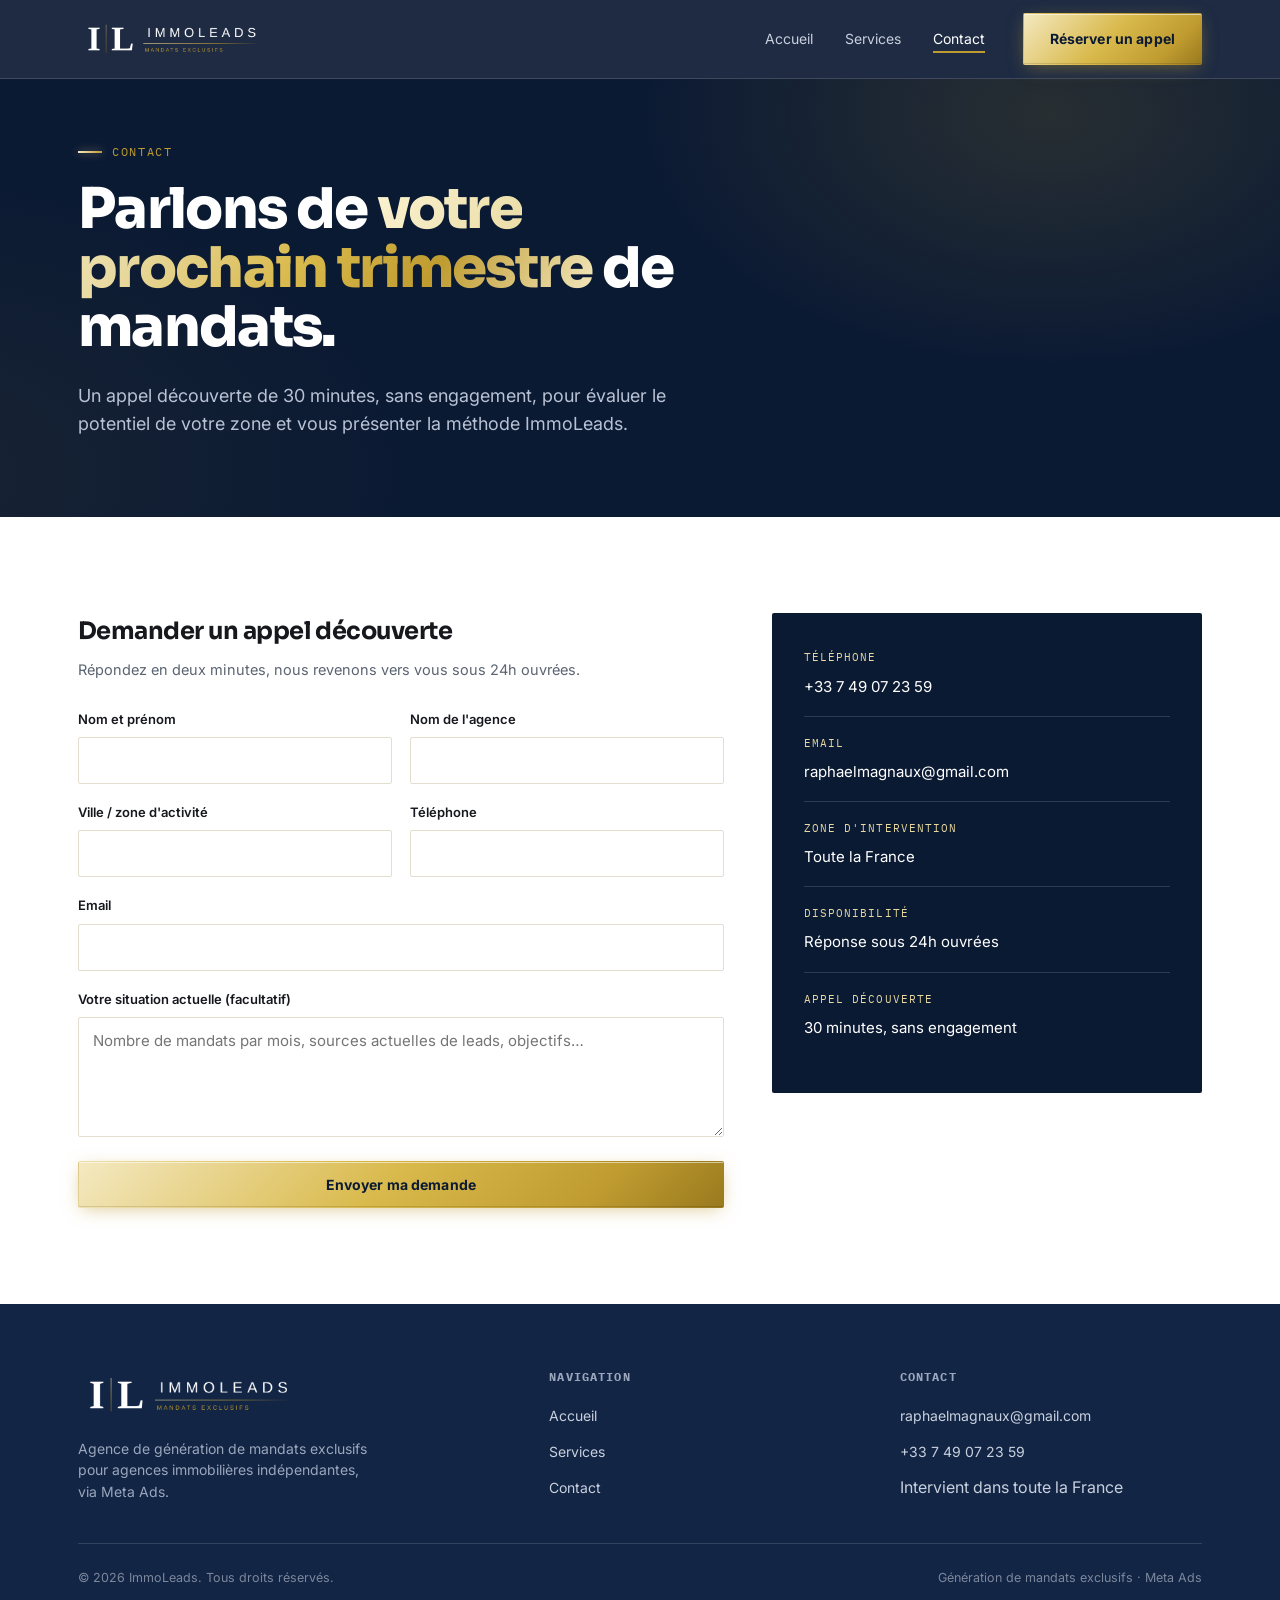
==== commit c19095b3: "Nouveau logo monogramme I|L intégré au site (header + footer) - Ajout du logo ImmoLeads (monogramme " ====
--- a/contact.html
+++ b/contact.html
@@ -14,7 +14,7 @@
 
 <header class="site-header">
   <div class="wrap">
-    <a href="index.html" class="logo"><span class="dot"></span>Immo<span class="accent">Leads</span></a>
+    <a href="index.html" class="logo"><img src="immoleads-logo.png" alt="ImmoLeads — Mandats exclusifs"></a>
     <nav class="nav-desktop">
       <ul class="nav-links">
         <li><a href="index.html">Accueil</a></li>
@@ -113,7 +113,7 @@
   <div class="wrap">
     <div class="footer-grid">
       <div class="footer-brand">
-        <a href="index.html" class="logo"><span class="dot"></span>Immo<span class="accent">Leads</span></a>
+        <a href="index.html" class="logo"><img src="immoleads-logo.png" alt="ImmoLeads — Mandats exclusifs"></a>
         <p>Agence de génération de mandats exclusifs pour agences immobilières indépendantes, via Meta Ads.</p>
       </div>
       <div class="footer-col">
--- a/style.css
+++ b/style.css
@@ -181,6 +181,8 @@
 }
 
 /* ---------- Brand / studio name (en vedette) ---------- */
+.logo img{ height:46px; width:auto; display:block; }
+.footer-brand .logo img{ height:54px; }
 .logo{
   font-family:var(--display);
   font-size:23px;
